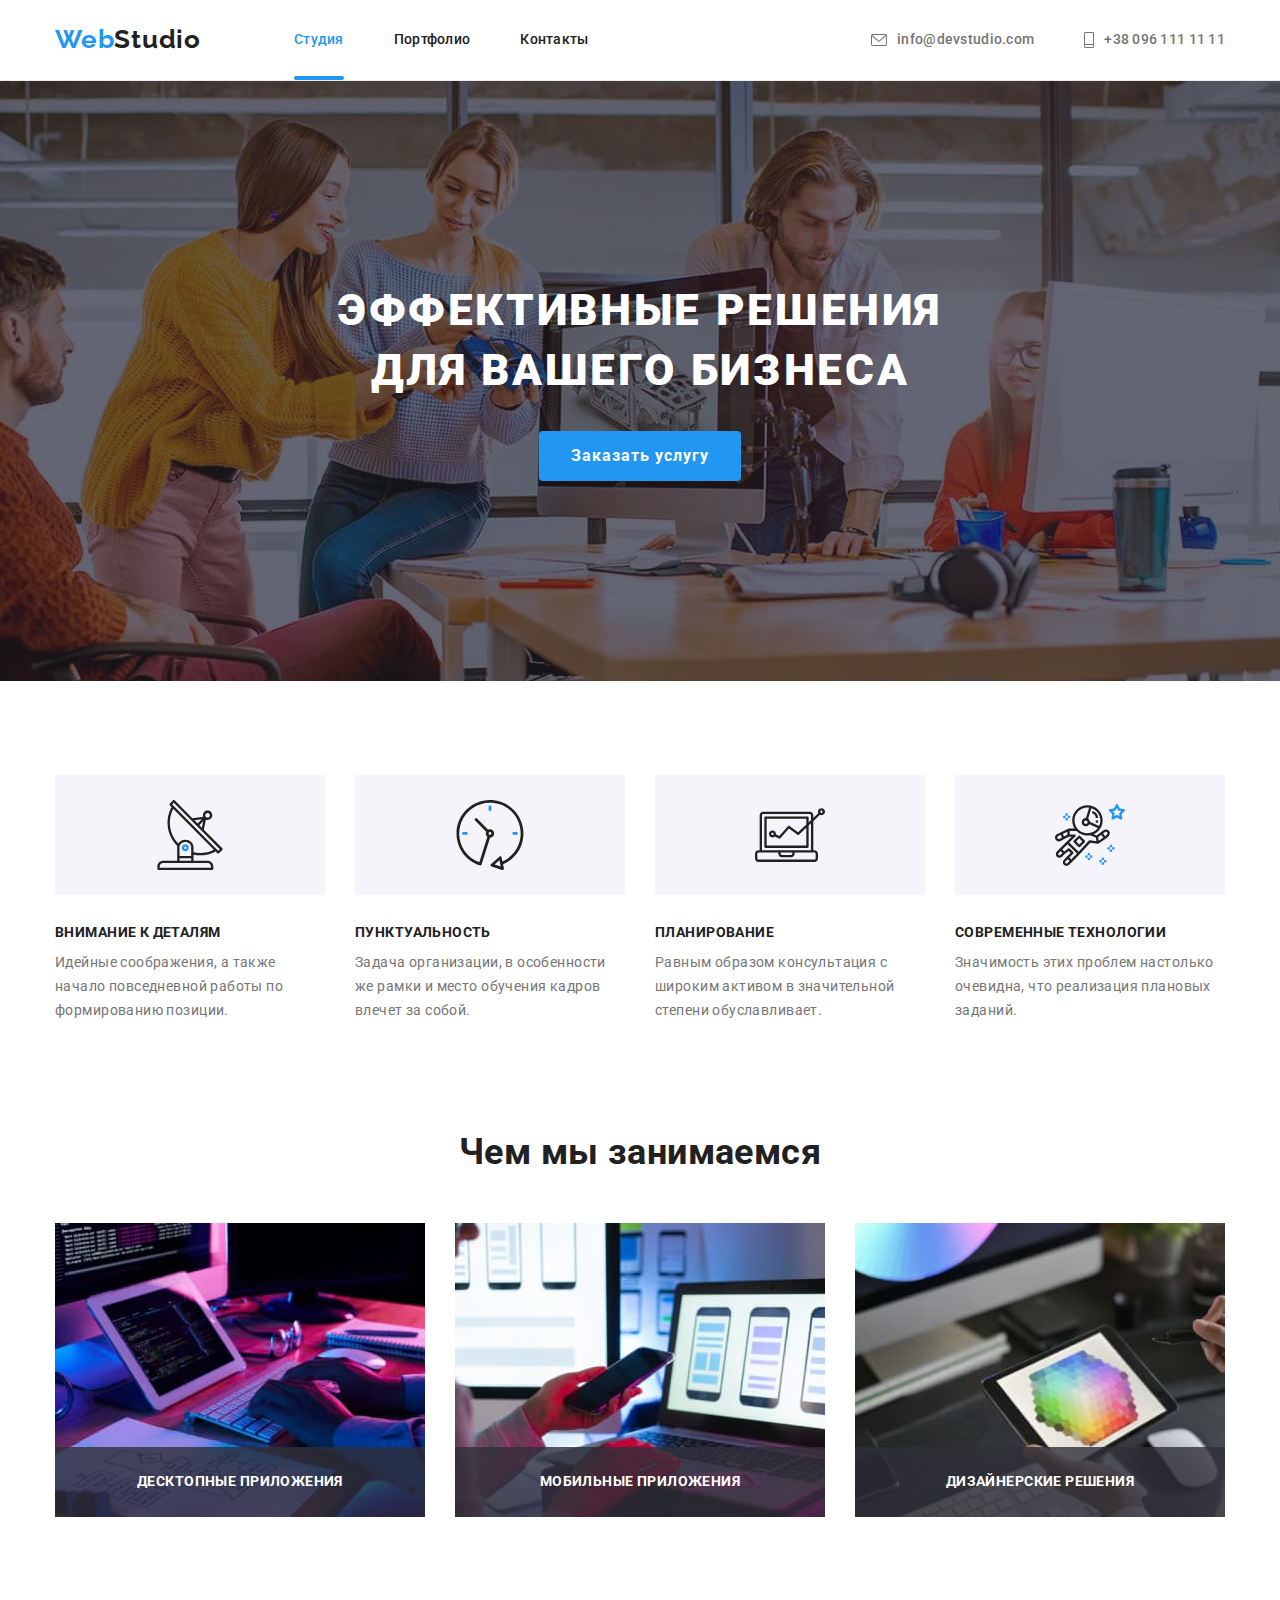
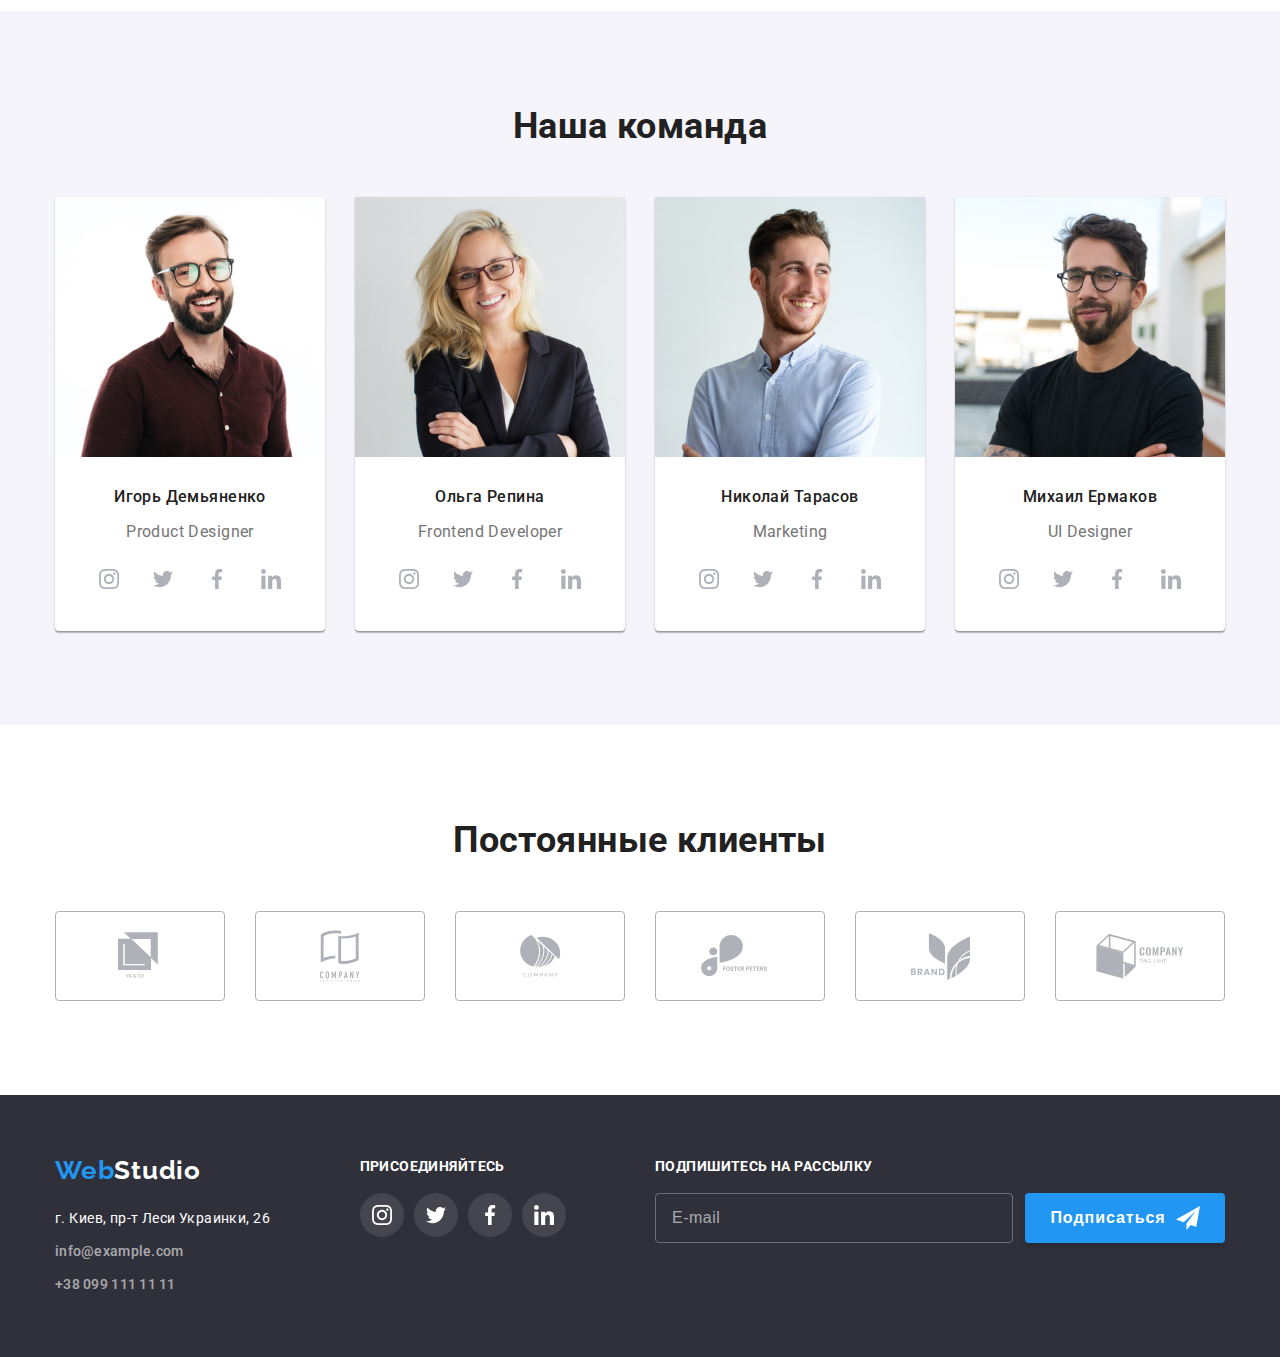
==== index.html @ f2f19577 "studio" ====
<!DOCTYPE html>
<html lang="ru">
  <head>
    <meta charset="UTF-8" />
    <meta name="viewport" content="width=device-width, initial-scale=1.0" />
    <title>Web-studio</title>
    <link rel="preconnect" href="https://fonts.gstatic.com" />
    <link
      href="https://fonts.googleapis.com/css2?family=Raleway:wght@700&family=Roboto:wght@400;500;700;900&display=swap"
      rel="stylesheet"
    />
    <link
      rel="stylesheet"
      href="https://cdnjs.com/libraries/modern-normalize/0.2.0"
    />
    <link rel="stylesheet" href="./css/styles.css" />
  </head>
  <body>
    <!-- Header секция -->

    <header class="header">
      <div class="main container">
        <nav class="nav">
          <a class="link logo" href="./index.html">
            <span class="logo-color">Web</span><span class="logo">Studio</span>
          </a>
          <ul class="site-nav list">
            <li class="item"><a class="link item current" href="">Студия</a></li>
            <li class="item">
              <a class="link item" href="./portfolio.html">Портфолио</a>
            </li>
            <li class="item"><a class="link" href="">Контакты</a></li>
          </ul>
        </nav>
      <div class="nav-list">
        <ul class="connection list">
          <li class="item">
            <a class="link item icon-mail" href="mailto:info@devstudio.com"
              >
              <svg class="icon">
                <use href="./images/icons.svg#icon-mail"></use>
              </svg>
              info@devstudio.com</a
            >
          </li>
          <li class="item">
            <a class="link item icon-tel" href="tel:+380961111111">
              <svg class="icon">
                <use href="./images/icons.svg#icon-tel"></use>
              </svg>
              +38 096 111 11 11</a>
          </li>
        </ul>
      </div>
    </header>

    <main>
      <!-- Секция герой -->

      
        <section class="dark-bg hero-section">
          <div class="container hero-section">
            <h1 class="title">
              Эффективные решения <br />
              для вашего бизнеса
            </h1>
            <div class="button">
              <button class="button hero" data-modal-open>Заказать услугу</button>
            </div>
          </div>
        </section>
    

      <!-- Секция преимуществ -->

      <section class="advantages">
        <div class="container">
          <h2 class="visually-hidden">Перечень преимуществ</h2>
          <ul class="list">
            <li class="item" >
              <h3 class="section-title">Внимание к деталям</h3>
              <p>
                Идейные соображения, а также начало повседневной работы по
                формированию позиции.
              </p>
            </li>
            <li class="item">
              <h3 class="section-title">Пунктуальность</h3>
              <p>
                Задача организации, в особенности же рамки и место обучения
                кадров влечет за собой.
              </p>
            </li>

            <li class="item">
              <h3 class="section-title">Планирование</h3>
              <p>
                Равным образом консультация с широким активом в значительной
                степени обуславливает.
              </p>
            </li>
            
            <li class="item">
              <h3 class="section-title">Современные технологии</h3>
              <p>
                Значимость этих проблем настолько очевидна, что реализация
                плановых заданий.
              </p>
            </li>
          </ul>
        </div>
      </section>

      <!-- Секция "чем мы занимаемся" -->

      <section class="services">
        <div class="container">
          <h2 class="second-title">Чем мы занимаемся</h2>
          <ul class="list grid">
            <li class="grid-item" >
              <img
                src="./images/img-5.jpg"
                alt="Печатает на клавиатуре"
                width="370"
              />
              <p class="desc" >Десктопные приложения</p>
            </li>
            <li class="grid-item">
              <img
                src="./images/img-2-2.jpg"
                alt="Телефон в руке"
                width="370"
              />
              <p class="desc">Мобильные приложения</p>
            </li>
            <li class="grid-item">
              <img
                src="./images/img-3-2.jpg"
                alt="Планшет в руке"
                width="370"
              />
              <p class="desc">Дизайнерские решения</p>
            </li>
          </ul>
        </div>
      </section>

      <!-- Секция наша команда -->

      <section class="team">
        <div class="container">
          <h2 class="second-title">Наша команда</h2>
          <ul class="list grid">
            <li class="grid-item team-item" >
              <img
                src="./images/img.jpg"
                alt="Мужчина в очках улыбается"
                width="270"
              />
              <div class="name-team">
              <p class="name">Игорь Демьяненко</p>
              <p class="profession">Product Designer</p>
              </div> 
              <ul class="list social-icons">
                <li class="social-icons-item"><a href=""class="social-icons-link" target="_blank" rel="noopener noreferrer">
                  <svg class="icon">
                       <use href="./images/icons.svg#icon-instagram"></use>
                     </svg>
                </a></li>
                <li class="social-icons-item"><a href=""class="social-icons-link" target="_blank" rel="noopener noreferrer">
                  <svg class="icon">
                       <use href="./images/icons.svg#icon-twitter"></use>
                     </svg></a></li>
                <li class="social-icons-item"><a href=""class="social-icons-link" target="_blank" rel="noopener noreferrer">
                  <svg class="icon">
                       <use href="./images/icons.svg#icon-facebook"></use>
                     </svg></a></li>
                <li class="social-icons-item"><a href=""class="social-icons-link" target="_blank" rel="noopener noreferrer">
                  <svg class="icon">
                       <use href="./images/icons.svg#icon-linkedin"></use>
                     </svg></a></li>
              </ul>
            </li>
            <li class="grid-item team-item">
              <img
                src="./images/img-2.jpg"
                alt="Девушка, блондинка в очках"
                width="270"
              />
              <div class="name-team">
              <p class="name">Ольга Репина</p>
              <p class="profession">Frontend Developer</p>
              </div>
              <ul class="list social-icons">
                <li class="social-icons-item"><a href=""class="social-icons-link" target="_blank" rel="noopener noreferrer">
                  <svg class="icon">
                       <use href="./images/icons.svg#icon-instagram"></use>
                     </svg>
                </a></li>
                <li class="social-icons-item"><a href=""class="social-icons-link" target="_blank" rel="noopener noreferrer">
                  <svg class="icon">
                       <use href="./images/icons.svg#icon-twitter"></use>
                     </svg></a></li>
                <li class="social-icons-item"><a href=""class="social-icons-link" target="_blank" rel="noopener noreferrer">
                  <svg class="icon">
                       <use href="./images/icons.svg#icon-facebook"></use>
                     </svg></a></li>
                <li class="social-icons-item"><a href=""class="social-icons-link" target="_blank" rel="noopener noreferrer">
                  <svg class="icon">
                       <use href="./images/icons.svg#icon-linkedin"></use>
                     </svg></a></li>
              </ul>
            </li>
            <li class="grid-item team-item">
              <img
                src="./images/img-3.jpg"
                alt="Мужчина улыбается"
                width="270"
              />
              <div class="name-team">
              <p class="name">Николай Тарасов</p>
              <p class="profession">Marketing</p>
              </div>
              <ul class="list social-icons">
                <li class="social-icons-item"><a href=""class="social-icons-link" target="_blank" rel="noopener noreferrer">
                  <svg class="icon">
                       <use href="./images/icons.svg#icon-instagram"></use>
                     </svg>
                </a></li>
                <li class="social-icons-item"><a href=""class="social-icons-link" target="_blank" rel="noopener noreferrer">
                  <svg class="icon">
                       <use href="./images/icons.svg#icon-twitter"></use>
                     </svg></a></li>
                <li class="social-icons-item"><a href=""class="social-icons-link" target="_blank" rel="noopener noreferrer">
                  <svg class="icon">
                       <use href="./images/icons.svg#icon-facebook"></use>
                     </svg></a></li>
                <li class="social-icons-item"><a href=""class="social-icons-link" target="_blank" rel="noopener noreferrer">
                  <svg class="icon">
                       <use href="./images/icons.svg#icon-linkedin"></use>
                     </svg></a></li>
              </ul>
            </li>
            <li class="grid-item team-item">
              <img src="./images/img-4.jpg" alt="Мужчина в очках" width="270" />
              <div class="name-team">
              <p class="name">Михаил Ермаков</p>
              <p class="profession">UI Designer</p>
              </div>
              <ul class="list social-icons">
                <li class="social-icons-item"><a href=""class="social-icons-link" target="_blank" rel="noopener noreferrer">
                  <svg class="icon">
                       <use href="./images/icons.svg#icon-instagram"></use>
                     </svg>
                </a></li>
                <li class="social-icons-item"><a href=""class="social-icons-link" target="_blank" rel="noopener noreferrer">
                  <svg class="icon">
                       <use href="./images/icons.svg#icon-twitter"></use>
                     </svg></a></li>
                <li class="social-icons-item"><a href=""class="social-icons-link" target="_blank" rel="noopener noreferrer">
                  <svg class="icon">
                       <use href="./images/icons.svg#icon-facebook"></use>
                     </svg></a></li>
                <li class="social-icons-item"><a href=""class="social-icons-link" target="_blank" rel="noopener noreferrer">
                  <svg class="icon">
                       <use href="./images/icons.svg#icon-linkedin"></use>
                     </svg></a></li>
              </ul>
            </li>
          </ul>
        </div>
      </section>
      <section class="clients" >
        <div class="container">
        <h2 class="second-title">Постоянные клиенты</h2>
          <ul class="list grid" >
            <li class="grid-item clients-icons-item">
             <a href=""class="clients-icons-link" target="_blank" rel="noopener noreferrer">
                  <svg class="icon" width="44" height="49">
                  <use href="./images/icons.svg#icon-logo1" ></use>
                  </svg>
                </a>
            </li>
            <li class="grid-item clients-icons-item">
              <a href=""class="clients-icons-link" target="_blank" rel="noopener noreferrer">
                  <svg class="icon" width=40 height=52>
                  <use href="./images/icons.svg#icon-logo2" ></use>
                  </svg>
                </a>
            </li>
            <li class="grid-item clients-icons-item">
              <a href=""class="clients-icons-link" target="_blank" rel="noopener noreferrer">
                  <svg class="icon" width=41 height=42>
                  <use href="./images/icons.svg#icon-logo3" ></use>
                  </svg>
                </a>
            </li>
            <li class="grid-item clients-icons-item">
              <a href=""class="clients-icons-link" target="_blank" rel="noopener noreferrer">
                  <svg class="icon" width=79 height=42>
                  <use href="./images/icons.svg#icon-logo4" ></use>
                  </svg>
                </a>
            </li>
            <li class="grid-item clients-icons-item">
              <a href=""class="clients-icons-link" target="_blank" rel="noopener noreferrer">
                  <svg class="icon" width=59 height=47>
                  <use href="./images/icons.svg#icon-logo5" ></use>
                  </svg>
                </a>
            </li>
            <li class="grid-item clients-icons-item">
              <a href=""class="clients-icons-link" target="_blank" rel="noopener noreferrer">
                  <svg class="icon" width=88 height=45>
                  <use href="./images/icons.svg#icon-logo6" ></use>
                  </svg>
                </a>
            </li>
          </ul>
          </div>
      </section>

    </main>

    <!-- футер -->

    <footer class="dark-bg footer">
      <div class="container">
        <div class="information grid-info" >
        <a class="link logo-footer" href="./index.html"
          ><span class="logo-color">Web</span><span class="logo">Studio</span>
        </a>
        <address>
          <a
            class="link address"
            href="https://goo.gl/maps/7fYRvrTEsQFAb9WB8"
            target="_blank"
            rel="noopener noreferrel"
          >
            г. Киев, пр-т Леси Украинки, 26</a
          >
          <div class="nav-list">
            <ul class="list">
              <li>
                <a class="link footer mail" href="mailto:info@example.com"
                  >info@example.com</a
                >
              </li>
              <li>
                <a class="link footer tel" href="tel:+380991111111"
                  >+38 099 111 11 11</a
                >
              </li>
            </ul>
            </div>
            </address>
          </div>
          <div class="social-connect grid-info" >
            <p>Присоединяйтесь</p>
            <ul class="list social-icons">
                <li class="social-icons-item"><a href=""class="social-icons-link" target="_blank" rel="noopener noreferrer">
                  <svg class="icon">
                       <use href="./images/icons.svg#icon-instagram"></use>
                     </svg>
                </a></li>
                <li class="social-icons-item"><a href=""class="social-icons-link" target="_blank" rel="noopener noreferrer">
                  <svg class="icon">
                       <use href="./images/icons.svg#icon-twitter"></use>
                     </svg></a></li>
                <li class="social-icons-item"><a href=""class="social-icons-link" target="_blank" rel="noopener noreferrer">
                  <svg class="icon">
                       <use href="./images/icons.svg#icon-facebook"></use>
                     </svg></a></li>
                <li class="social-icons-item"><a href=""class="social-icons-link" target="_blank" rel="noopener noreferrer">
                  <svg class="icon">
                       <use href="./images/icons.svg#icon-linkedin"></use>
                     </svg></a></li>
              </ul>
          </div>
        <div class="subscribe">
          <p>Подпишитесь на рассылку</p>
          <form>
            <input class="mail" type="email" placeholder="E-mail">
            <button type="submit">Подписаться
              <svg class="icon-send" width=24 height=24>
                <use href="./images/icons.svg#icon-send"></use>
              </svg>
            </button>
            
          </form>
        </div>
      </div>
    </footer>

    <div class="backdrop is-hidden" data-modal>
    <div class="modal" >
      <form class="modal-form" autocomplete="off">
        <h2 class="modal-title">Оставьте свои данные, мы вам перезвоним</h2>
        <div class="form-field">
        <label class="form-label"> 
        Имя
        <input class="form-input" type="text" name="username">
        <span class="icon" >
          <svg class="form-icon" width=18 height=18>
                <use href="./images/icons.svg#icon-person-modal"></use>
              </svg>
              </span>
        </label>
        </div>
        <div class="form-field">
        <label class="form-label"> 
          Телефон
        <input class="form-input" type="tel" name="phone">
        <span class="icon">
          <svg class="form-icon" width=18 height=18>
                <use href="./images/icons.svg#icon-phone-modal"></use>
              </svg>
              </span>
      </label>
      </div>
      <div class="form-field">
        <label class="form-label">
          Почта
        <input class="form-input" type="email" name="mail">
        <span class="icon">
          <svg class="form-icon" width=18 height=18>
                <use href="./images/icons.svg#icon-email-modal"></use>
              </svg></span>
      </label>
      </div>
      <div class="form-field">
        <label class="form-label">
          Комментарий
          <textarea class="form-input comment" name="comment" placeholder="Введите текст"></textarea>
        </label>
        </div>
        <div class="custom-checkbox">
        <label class="agreement">
          
    <input type="checkbox" name="agreement" class="checkbox"/>
     <span class="checkbox-icon"></span>Соглашаюсь с рассылкой и принимаю
    <span class="agreement-link"><a href="">Условия договора</a></span> 
  </label>
  </div>
  <button type="submit" class="submit modal-submit">Отправить</button>
</form>
      

      <button aria-label="Закрыть окно" data-modal-close class="btn icon-modal">&#10005</button>
    </div>
    

    </div>

    <script src="./js/modal.js"></script>
  </body>
</html>
---- css/styles.css ----
:root {
  --main-text-color: #757575;
  --dark-bg-text-color: #ffffff;
  --accent-color: #2196f3;
  --title-color: #212121;
  --dark-bg-color: #2f303a;
  --button-background-color: #188ce8;
  --link-footer-color: rgba(255, 255, 255, 0.6);
  --border-bottom-color: #ececec;
  --border-portfolio: #eeeeee;
  --buttom-bg-color: #f5f4fa;
  --icon-color: #afb1b8;
  --icon-clients: #afb1b8;
  --logo-font-family: "Raleway", sans-serif;
  --text-general: "Roboto", sans-serif;
  --animation: 250ms cubic-bezier(0.4, 0, 0.2, 1);
}
html {
  box-sizing: border-box;
}

*,
*::before,
*::after {
  box-sizing: inherit;
}

body {
  font-family: var(--text-general);
  font-size: 14px;
  line-height: 1.71;
  letter-spacing: 0.03em;
  color: var(--main-text-color);
  margin: 0px;
}
.visually-hidden {
  position: absolute !important;
  clip: rect(1px 1px 1px 1px);
  clip: rect(1px, 1px, 1px, 1px);
  padding: 0 !important;
  border: 0 !important;
  height: 1px !important;
  width: 1px !important;
  overflow: hidden;
}
/* утилитные классы */
.link {
  text-decoration: none;
  color: inherit;
}
.link:hover,
.link:focus {
  color: var(--accent-color);
}
.link.current {
  color: var(--accent-color);
}
.link.footer {
  color: var(--link-footer-color);
  font-size: 14px;
  line-height: 1.71;
}
.list {
  list-style: none;
}
address {
  font-style: normal;
}
/* стили для обнуления */

h1,
h2,
h3,
h4,
h5,
h6,
p {
  margin-top: 0;
}

.list {
  list-style: none;
  padding-left: 0;
  margin: 0;
}
img {
  display: block;
  max-width: 100%;
  height: auto;
}

/* контейнер */
.container {
  width: 1200px;
  margin-left: auto;
  margin-right: auto;
  padding-left: 15px;
  padding-right: 15px;
}
/* грид */
.grid {
  display: flex;
  flex-wrap: wrap;
  margin-left: -30px;
  margin-top: -30px;
}

/* кнопки */
.button {
  font-family: inherit;
  font-weight: 500;
  font-size: 16px;
  line-height: 1.62;
  text-align: center;
  color: var(--title-color);
  cursor: pointer;
  border-radius: 4px;
  text-align: center;
  transition: color, var(--animation);
}
button,
button:active,
button:focus {
  outline: none;
}

.button.hero {
  display: inline-block;
  color: var(--dark-bg-text-color);
  background-color: var(--accent-color);
  font-weight: 700;
  line-height: 1.87;
  letter-spacing: 0.06em;
  padding-top: 10px;
  padding-right: 32px;
  padding-bottom: 10px;
  padding-left: 32px;
  border-width: 0px;
  transition: background-color, var(--animation);
}
.button.hero:hover {
  background: var(--button-background-color);
}
.button.hero:focus,
.button.portfolio:hover,
.button.portfolio:focus {
  background-color: var(--accent-color);
  color: var(--dark-bg-text-color);
}
.button.portfolio:hover,
.button.portfolio:focus {
  box-shadow: 0px 3px 1px rgba(0, 0, 0, 0.1), 0px 1px 2px rgba(0, 0, 0, 0.08),
    0px 2px 2px rgba(0, 0, 0, 0.12);
}

/* заголовки */
.title {
  font-weight: 900;
  font-size: 44px;
  line-height: 1.36;
  text-align: center;
  letter-spacing: 0.06em;
  text-transform: uppercase;
  color: var(--dark-bg-text-color);
}
.second-title {
  font-weight: 700;
  font-size: 36px;
  line-height: 1.17;
  text-align: center;
  color: var(--title-color);
  margin: 0;
  margin-bottom: 50px;
}
.portfolio-title {
  font-weight: 700;
  font-size: 18px;
  line-height: 2;
  letter-spacing: 0.06em;
  color: var(--title-color);
  margin-bottom: 4px;
}
.section-title {
  font-weight: 700;
  font-size: 14px;
  line-height: 1.14;
  text-transform: uppercase;
  color: var(--title-color);
}

/* лого */
.logo,
.logo-color {
  font-family: var(--logo-font-family);
  font-weight: 700;
  font-size: 26px;
  line-height: 1.19;
  letter-spacing: 0.03em;
  font-family: Raleway;
}
.logo-color {
  color: var(--accent-color);
  margin: 24px, 93px, 25px, 215px;
  transition: color, var(--animation);
}
.dark-bg .logo {
  color: var(--dark-bg-text-color);
}
.header .link.logo {
  margin-right: 93px;
  padding-top: 24px;
  padding-bottom: 25px;
}

/* секция хедер главной страницы*/
.header,
.nav-list {
  font-size: 14px;
  line-height: 1.14;
  letter-spacing: 0.02em;
  font-weight: 500;
}
.header {
  color: var(--title-color);
  border-bottom: 1px solid var(--border-bottom-color);
}
.nav-list {
  margin-left: auto;
  font-family: var(--text-general);
  color: var(--main-text-color);
}
.site-nav.list,
.connection.list {
  display: inline-flex;
}
.site-nav.list > .item:not(:last-child),
.connection.list > .item:not(:last-child) {
  margin-right: 50px;
}
.header a {
  padding-top: 32px;
  padding-bottom: 32px;
  transition: color, var(--animation);
}
.current {
  position: relative;
}
.current::after {
  content: "";
  position: absolute;
  display: block;
  width: 100%;
  height: 4px;
  background: var(--accent-color);
  border-radius: 2px;
  bottom: -1px;
}

.header .container,
.header.nav {
  display: flex;
  margin-right: auto;
  margin-left: auto;
  align-items: center;
}
.nav {
  display: flex;
  align-items: center;
}
/* секция герой */

.hero-section {
  max-width: 1600px;
  height: 600px;
  margin-left: auto;
  margin-right: auto;
  background-size: cover;
  background-repeat: no-repeat;
  background-position: center;
  background-image: linear-gradient(
      to right,
      rgba(47, 48, 58, 0.4),
      rgba(47, 48, 58, 0.4)
    ),
    url(../images/fon-img/hero-img.jpg);
}

.hero-section .title {
  margin-bottom: 30px;
}
.hero-section .container {
  padding-top: 200px;
  padding-bottom: 200px;
}
/* секция преимуществ */
.advantages h3:not(:last-child) {
  margin-bottom: 10px;
}
.advantages {
  padding-top: 94px;
}
.advantages .list {
  display: flex;
  margin-left: -30px;
  margin-top: -30px;
}
.advantages .list .item {
  flex-basis: calc((100% - 30px * 4) / 4);
  margin-left: 30px;
  margin-top: 30px;
}
/* секция чем мы занимаемся */
.services {
  padding-top: 94px;
  padding-bottom: 94px;
}
.grid-item {
  flex-basis: calc((100% - 30px * 3) / 3);
  margin-left: 30px;
  margin-top: 30px;
  position: relative;
}
.desc {
  display: flex;
  align-items: center;
  justify-content: center;
  position: absolute;
  bottom: 0;
  left: 0;
  right: 0;
  height: 70px;
  margin: 0;
  line-height: 1, 14;
  font-weight: bold;
  text-transform: uppercase;
  color: var(--dark-bg-text-color);
  background: rgba(47, 48, 58, 0.8);
}
/* секция наша команда */
.team {
  padding-top: 94px;
  padding-bottom: 94px;
  background: var(--buttom-bg-color);
}
.name,
.profession {
  font-size: 16px;
  line-height: 1.19;
  text-align: center;
}
.name-team {
  margin-top: 30px;
}
.name {
  font-weight: 500;
  color: var(--title-color);
}
.profession {
  color: var(--main-text-color);
}
.grid-item.team-item {
  flex-basis: calc((100% - 30px * 4) / 4);
  margin-left: 30px;
  margin-top: 30px;
  padding-bottom: 30px;
  box-shadow: 0px 1px 3px rgba(0, 0, 0, 0.12), 0px 1px 1px rgba(0, 0, 0, 0.14),
    0px 2px 1px rgba(0, 0, 0, 0.2);
  border-radius: 0px 0px 4px 4px;
  background-color: var(--dark-bg-text-color);
}

/* секция постоянные клиенты */

.clients {
  padding-top: 94px;
  padding-bottom: 94px;
}
.grid-item.clients-icons-item {
  flex-basis: calc((100% - 30px * 6) / 6);
  margin-left: 30px;
  margin-top: 30px;
}

.grig-item.clients-icons-item .list.grid {
  flex-basis: calc((100% - 30px * 6) / 6);
  margin-left: 30px;
  margin-top: 30px;
}

.clients a {
  display: inline-flex;
  justify-content: center;
  align-items: center;
  width: 170px;
  height: 90px;
  border: 1px solid var(--icon-color);
  border-radius: 4px;
  transition: border-color var(--animation);
}

.clients-icons-link .icon {
  fill: var(--icon-clients);
  transition: fill var(--animation);
}
.clients-icons-link:hover .icon,
.clients-icons-link:focus .icon {
  fill: var(--accent-color);
}
.clients-icons-link:hover,
.clients-icons-link:focus {
  border-color: var(--accent-color);
}

/* футер */
.dark-bg.footer {
  padding-top: 60px;
  padding-bottom: 60px;
}
.footer address {
  margin-top: 20px;
}
.link.address {
  display: inline-block;
  margin-bottom: 9px;
}
.link.footer.mail {
  display: inline-block;
  margin-bottom: 9px;
}

.footer p {
  font-family: Roboto;
  font-style: normal;
  font-weight: bold;
  font-size: 14px;
  line-height: 1, 14;
  text-transform: uppercase;
  color: var(--dark-bg-text-color);
}
.footer .container {
  display: flex;
  justify-content: space-between;
}
.footer.social-connect {
  padding-top: 12px;
}
.footer form {
  display: flex;
}

form .mail {
  display: inline-block;
  height: 50px;
  width: 358px;
  border: 1px solid rgba(255, 255, 255, 0.3);
  box-sizing: border-box;
  border-radius: 4px;
  background-color: transparent;
  padding-left: 16px;
}
::-webkit-input-placeholder {
  font-size: 16px;
  line-height: 1, 25;
  letter-spacing: 0.03em;
  color: var(--link-footer-color);
}
.subscribe input {
  font-size: 14px;
  line-height: 1.71;
  color: var(--dark-bg-text-color);
}
form button {
  display: inline-flex;
  justify-content: center;
  align-items: center;
  width: 200px;
  padding: 10px;

  background-color: var(--accent-color);
  color: var(--dark-bg-text-color);
  box-shadow: 0px 4px 4px rgba(0, 0, 0, 0.15);
  border-radius: 4px;
  border: none;

  font-weight: bold;
  font-size: 16px;
  line-height: 1, 88;
  letter-spacing: 0.06em;

  transition: color var(--animation), background-color var(--animation);
  margin-left: 12px;
  cursor: pointer;
}
form button:focus,
button:hover {
  background-color: var(--button-background-color);
}
.icon-send {
  margin-left: 10px;
  fill: var(--dark-bg-text-color);
}
/* секция портфолио */
.portfolio.section .list {
  display: flex;
  justify-content: center;
  list-style: none;
}
.portfolio.section {
  padding-top: 94px;
  padding-bottom: 94px;
}
.portfolio.section .item:not(:last-child) {
  margin-right: 8px;
}
.button.portfolio {
  border-width: 0px;
  display: inline-block;
  min-width: 73px;
  padding-top: 6px;
  padding-right: 22px;
  padding-bottom: 6px;
  padding-left: 22px;
  background-color: var(--buttom-bg-color);
  transition: background-color var(--animation), color var(--animation),
    box-shadow var(--animation);
}
.filter.list {
  margin-bottom: 50px;
}
.list.projects p {
  margin-bottom: 0px;
}
.list.projects.grid .item-grid {
  flex-basis: calc((100% - 30px * 3) / 3);
  margin-left: 30px;
  margin-top: 30px;
  transition: box-shadow var(--animation);
}
.item.text {
  border-right: 1px solid var(--border-portfolio);
  border-bottom: 1px solid var(--border-portfolio);
  border-left: 1px solid var(--border-portfolio);
  padding-top: 20px;
  padding-left: 24px;
  padding-bottom: 20px;
  padding-right: 24px;
  transition: color var(--animation);
}
.list.projects.grid .item-grid:hover,
.list.projects.grid .item-grid:focus {
  box-shadow: 0px 1px 1px rgba(0, 0, 0, 0.12), 0px 4px 4px rgba(0, 0, 0, 0.06),
    1px 4px 6px rgba(0, 0, 0, 0.16);
}
.dark-bg.footer {
  display: flex;
}
footer .list.social-icons {
  justify-content: flex-start;
}
footer .social-icons-link {
  background: rgba(255, 255, 255, 0.1);
}
footer .social-icons .icon {
  fill: var(--dark-bg-text-color);
}

/* темный фон */
.dark-bg {
  background-color: var(--dark-bg-color);
}
.dark-bg .link.address {
  font-size: 14px;
  line-height: 1.71;
  letter-spacing: 0.03em;
  color: var(--dark-bg-text-color);
}

/* иконки */
.icon-mail,
.icon-tel {
  display: flex;
  align-items: center;
}

.connection.list .item .icon {
  fill: currentColor;
  margin-right: 10px;
}
.icon-mail .icon {
  width: 16px;
  height: 12px;
}
.icon-tel .icon {
  width: 10px;
  height: 16px;
}

.advantages .item::before {
  display: block;
  content: "";
  background-color: var(--buttom-bg-color);
  width: 270px;
  height: 120px;
  margin-bottom: 30px;
  background-repeat: no-repeat;
  background-position: center;
}
.advantages .item:nth-child(1)::before {
  background-image: url(../images/fon-img/icons.advantages/antenna.svg);
}
.advantages .item:nth-child(2)::before {
  background-image: url(../images/fon-img/icons.advantages/clock.svg);
}
.advantages .item:nth-child(3)::before {
  background-image: url(../images/fon-img/icons.advantages/diagram.svg);
}
.advantages .item:nth-child(4)::before {
  background-image: url(../images/fon-img/icons.advantages/astronaut.svg);
}

/* иконки нашей команды */

.social-icons {
  display: flex;
  justify-content: center;
  align-items: center;
  transition: color var(--animation);
}

.social-icons-item + .social-icons-item {
  margin-left: 10px;
}
.social-icons-link {
  display: flex;
  justify-content: center;
  align-items: center;
  width: 44px;
  height: 44px;
  border-radius: 50%;
  background-color: var(--dark-bg-text-color);
  transition: background-color, var(--animation);
}

.social-icons .icon {
  width: 20px;
  height: 20px;
  fill: var(--icon-color);
  transition: fill var(--animation);
}

.social-icons-link:hover .icon,
.social-icons-link:focus .icon {
  fill: var(--dark-bg-text-color);
}
.social-icons-link:hover,
.social-icons-link:focus {
  background-color: var(--accent-color);
}

/* модальное окно */
.backdrop.is-hidden {
  opacity: 0;
  pointer-events: none;
}

.backdrop {
  position: fixed;
  top: 0;
  left: 0;
  width: 100%;
  height: 100%;
  background: rgba(0, 0, 0, 0.2);
  transition: opacity var(--animation);
}
.modal {
  position: absolute;
  top: 50%;
  left: 50%;
  transform: translate(-50%, -50%);
  min-width: 528px;
  min-height: 581px;
  background: var(--dark-bg-text-color);
  transition: transform var(--animation);
  padding: 40px;
}
.icon-modal {
  cursor: pointer;
  text-align: center;
  justify-content: center;
  transition: color var(--animation);
}
.icon-modal:hover,
.icon-modal:focus {
  color: var(--accent-color);
}

.modal .btn {
  width: 30px;
  height: 30px;
  border-radius: 50%;
  border-color: rgba(0, 0, 0, 0.1);
  position: absolute;
  right: 8px;
  top: 8px;
  background-color: transparent;
  text-align: center;
  justify-content: center;
}

.modal-title {
  display: flex;
  justify-content: center;
  align-items: center;
  height: 23px;
  font-weight: 700;
  font-size: 20px;
  line-height: 1.15;
  text-align: center;
  letter-spacing: 0.03em;
  color: var(--title-color);
  padding: 0;
  margin: 0;
  margin-bottom: 12px;
}
.form-field:not(:last-of-type) {
  margin-bottom: 10px;
}
.form-field .form-label {
  display: flex;
  flex-direction: column;
}
.form-input {
  margin-top: 4px;
  padding-left: 42px;
  height: 40px;
  border: 1px solid rgba(33, 33, 33, 0.2);
  border-radius: 4px;

  transition: border var(--animation), outline var(--animation),
    color var(--animation);
}

label {
  display: flex;
  margin: 0;
  padding: 0;
  font-size: 12px;
  line-height: 1.17;
  letter-spacing: 0.01em;
  color: var(--main-text-color);
}
.form-input.comment {
  height: 120px;
  resize: none;
  padding: 12px 16px;
  margin-bottom: 20px;
}
.comment::placeholder {
  font-family: var(--text-general);
  font-size: 12px;
  line-height: 14px;
  letter-spacing: 0.01em;
  color: rgba(117, 117, 117, 0.5);
}
.comment:not(:placeholder-shown) {
  font-size: 12px;
  line-height: 14px;
  letter-spacing: 0.01em;
}
.agreement {
  display: flex;
  justify-content: center;
  align-items: center;
  margin-bottom: 30px;
  font-size: 14px;
  line-height: 1.71;
  letter-spacing: 0.03em;
  color: #757575;
}
.agreement-link {
  display: flex;
  margin-left: 3px;
}
.agreement-link a {
  color: var(--accent-color);
}
.modal-submit {
  display: flex;
  justify-content: center;
  align-items: center;
  margin-right: auto;
  margin-left: auto;
  font-style: normal;
  font-weight: bold;
  font-size: 16px;
  line-height: 30px;
  display: flex;
  letter-spacing: 0.06em;
  padding: 0;
  height: 50px;
  width: 200px;
  transition: background-color var(--animation);
}
.form-icon {
  position: absolute;
  top: 29px;
  left: 12px;
  transition: fill var(--animation);
}
.form-label {
  position: relative;
  font-family: inherit;
}

.form-field:focus-within .form-input {
  color: var(--accent-color);
  border: 1px solid var(--accent-color);
  outline: var(--accent-color);
}
.form-field:focus-within .icon {
  fill: var(--accent-color);
}
.checkbox {
  position: absolute !important;
  clip: rect(1px 1px 1px 1px);
  clip: rect(1px, 1px, 1px, 1px);
  padding: 0 !important;
  border: 0 !important;
  height: 1px !important;
  width: 1px !important;
  overflow: hidden;
}
.checkbox:checked + .checkbox-icon {
  background-color: var(--accent-color);
  background-image: url(../images/check.svg);
  background-size: contain;
  background-origin: border-box;
  border-color: var(--accent-color);
}
/* .checkbox-icon:focus {
  border: 2px solid var(--title-color);
} */
.checkbox-icon {
  display: flex;
  margin-right: 7px;
  width: 16px;
  height: 15px;
  border: 2px solid var(--title-color);
  border-radius: 2px;
  transition: background-color var(--animation),
    background-image var(--animation);
}

/* оверлей в портфолио */

.portfolio-thumb {
  position: relative;
  overflow: hidden;
  transition: border-color var(--animation);
}
.overlay {
  position: absolute;
  top: 0;
  left: 0;
  width: 100%;
  height: 100%;
  transform: translateY(100%);
  transition: transform var(--animation);
  background-color: rgba(33, 150, 243, 0.9);
}
.overlay > p {
  margin-bottom: 0;
  padding: 63px 24px;
  font-weight: 400;
  font-size: 18px;
  line-height: 1.56;
  color: var(--dark-bg-text-color);
}
.item-grid:hover .overlay {
  transform: translateY(0);
}
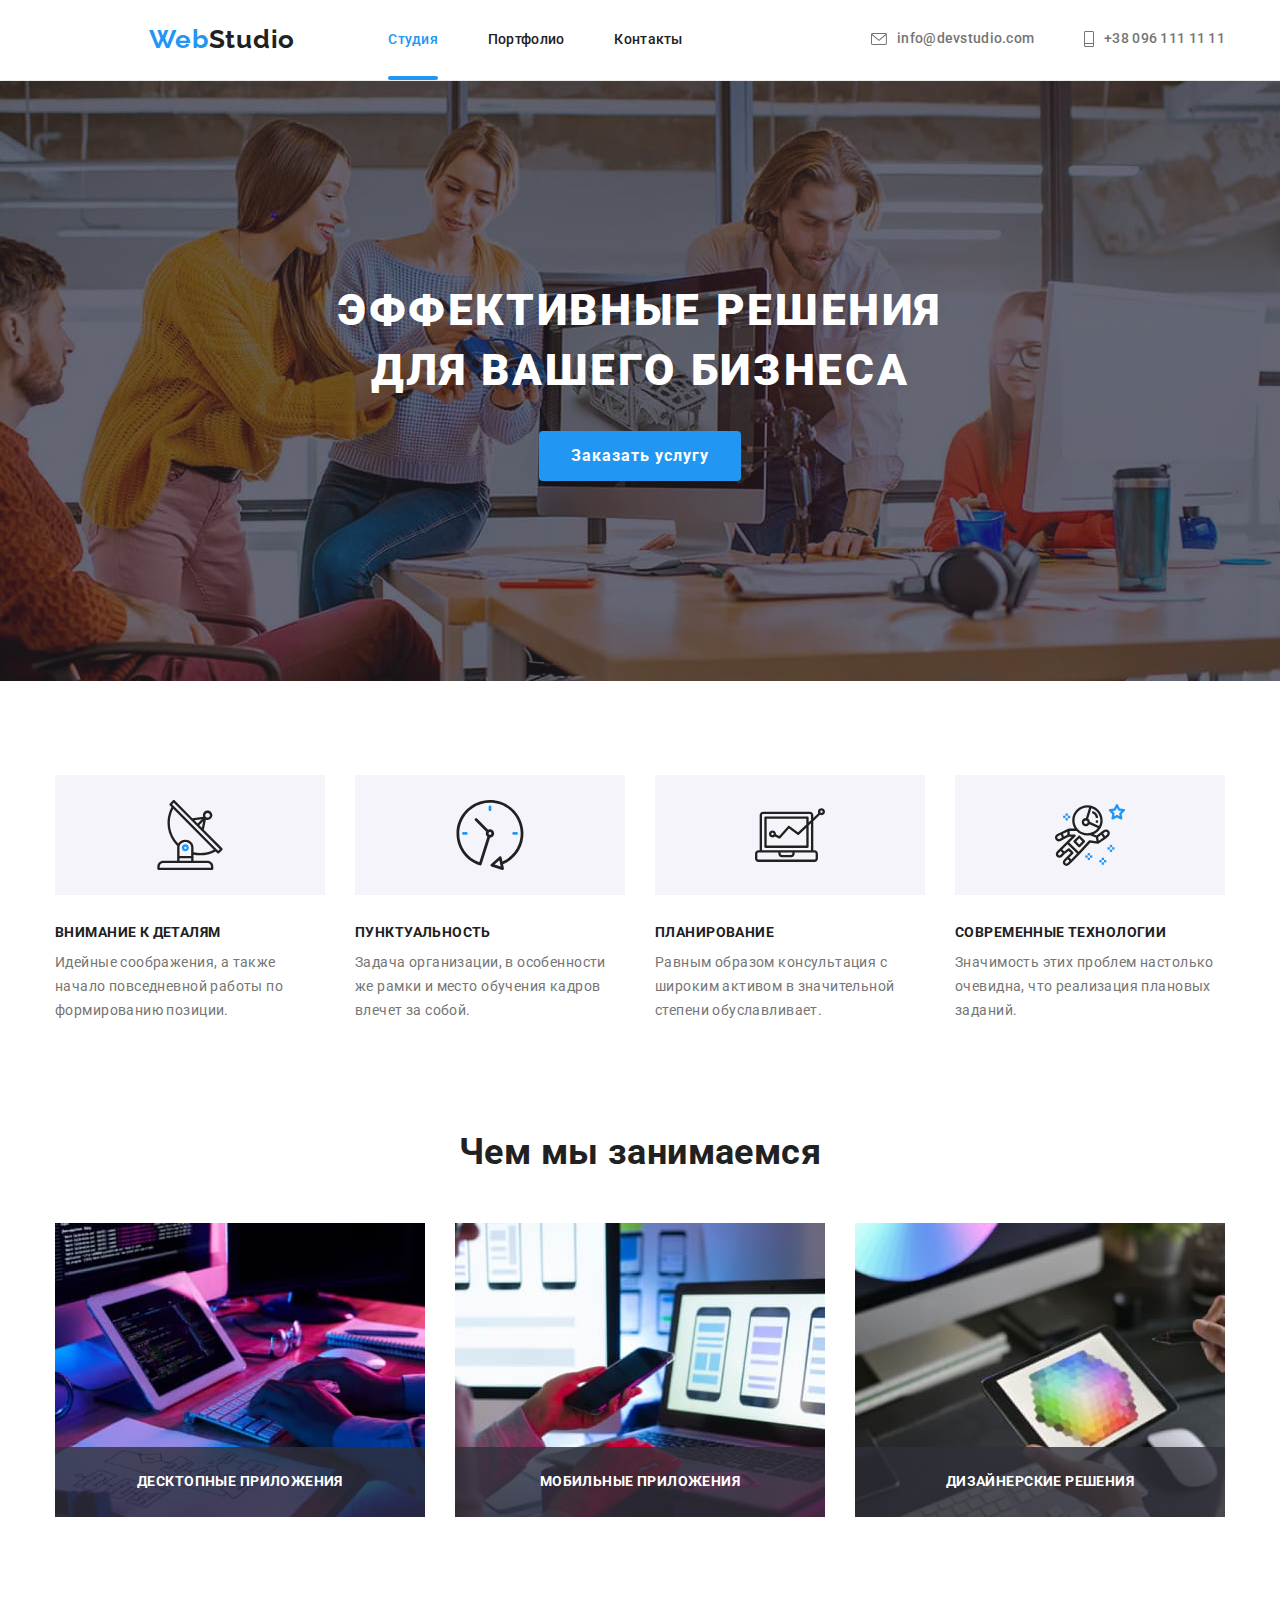
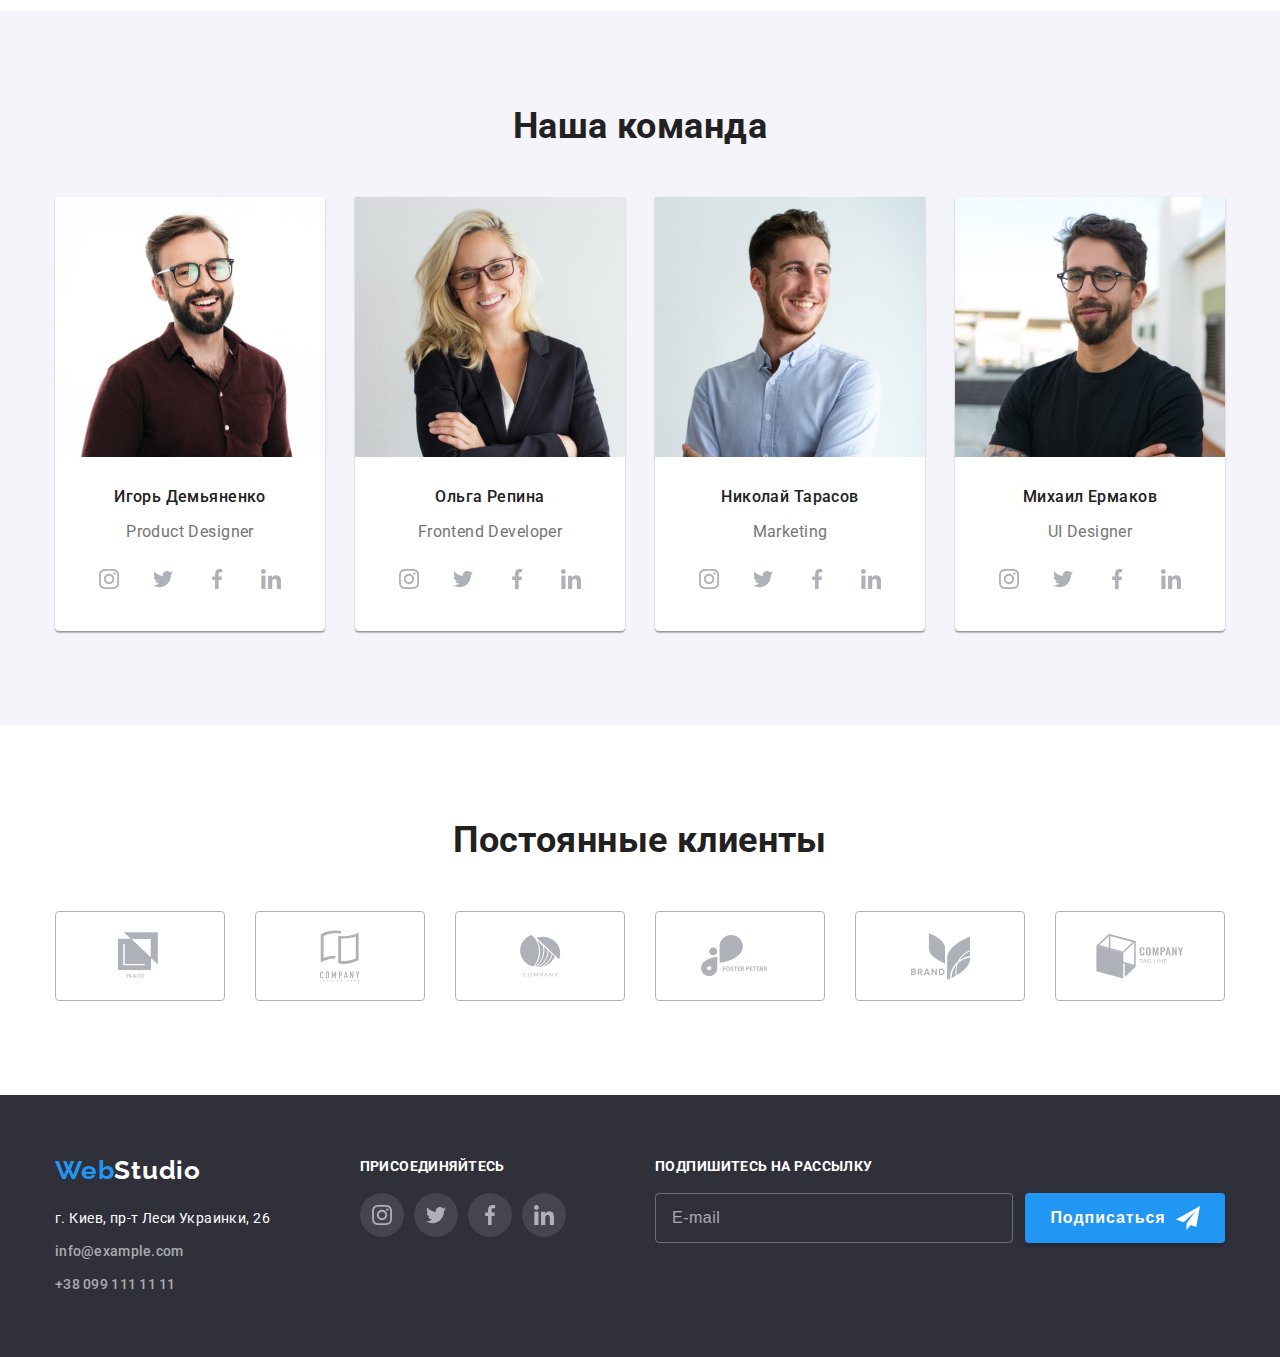
==== commit f7eb99c7: "studio" ====
--- a/index.html
+++ b/index.html
@@ -13,39 +13,39 @@
       rel="stylesheet"
       href="https://cdnjs.com/libraries/modern-normalize/0.2.0"
     />
-    <link rel="stylesheet" href="./css/styles.css" />
+    <link rel="stylesheet" href="./css/styles.min.css" />
   </head>
   <body>
     <!-- Header секция -->
 
     <header class="header">
-      <div class="main container">
-        <nav class="nav">
-          <a class="link logo" href="./index.html">
-            <span class="logo-color">Web</span><span class="logo">Studio</span>
+      <div class="container header__container">
+        <nav class="nav header__nav">
+          <a class="link logo header__logo header__logo--geometry" href="./index.html">
+            <span class="logo__color">Web</span><span class="logo__origin">Studio</span>
           </a>
           <ul class="site-nav list">
-            <li class="item"><a class="link item current" href="">Студия</a></li>
-            <li class="item">
-              <a class="link item" href="./portfolio.html">Портфолио</a>
-            </li>
-            <li class="item"><a class="link" href="">Контакты</a></li>
+            <li class="item site-nav__item"><a class="link item current" href="">Студия</a></li>
+            <li class="item site-nav__item">
+              <a class="link site-nav__link" href="./portfolio.html">Портфолио</a>
+            </li>
+            <li class="item site-nav__item"><a class="link site-nav__link" href="">Контакты</a></li>
           </ul>
         </nav>
-      <div class="nav-list">
-        <ul class="connection list">
-          <li class="item">
-            <a class="link item icon-mail" href="mailto:info@devstudio.com"
+      <div class="contacts">
+        <ul class="contacts_list list">
+          <li class="contacts_item item">
+            <a class="link contacts_item__mail" href="mailto:info@devstudio.com"
               >
-              <svg class="icon">
+              <svg class="contacts_item__icon">
                 <use href="./images/icons.svg#icon-mail"></use>
               </svg>
               info@devstudio.com</a
             >
           </li>
-          <li class="item">
-            <a class="link item icon-tel" href="tel:+380961111111">
-              <svg class="icon">
+          <li class="contacts_item item">
+            <a class="link contacts_item__tel" href="tel:+380961111111">
+              <svg class="contacts_item__icon">
                 <use href="./images/icons.svg#icon-tel"></use>
               </svg>
               +38 096 111 11 11</a>
@@ -58,14 +58,14 @@
       <!-- Секция герой -->
 
       
-        <section class="dark-bg hero-section">
-          <div class="container hero-section">
-            <h1 class="title">
+        <section class="hero-section">
+          <div class="container hero-section__container">
+            <h1 class="title hero-section__title">
               Эффективные решения <br />
               для вашего бизнеса
             </h1>
             <div class="button">
-              <button class="button hero" data-modal-open>Заказать услугу</button>
+              <button class="button button__hero" data-modal-open>Заказать услугу</button>
             </div>
           </div>
         </section>
@@ -75,33 +75,33 @@
 
       <section class="advantages">
         <div class="container">
-          <h2 class="visually-hidden">Перечень преимуществ</h2>
-          <ul class="list">
-            <li class="item" >
-              <h3 class="section-title">Внимание к деталям</h3>
+          <h2 class="visually-hidden advantages__title">Перечень преимуществ</h2>
+          <ul class="list advantages__list">
+            <li class="advantages__item item" >
+              <h3 class="advantages__title">Внимание к деталям</h3>
               <p>
                 Идейные соображения, а также начало повседневной работы по
                 формированию позиции.
               </p>
             </li>
-            <li class="item">
-              <h3 class="section-title">Пунктуальность</h3>
+            <li class="advantages__item item">
+              <h3 class="advantages__title">Пунктуальность</h3>
               <p>
                 Задача организации, в особенности же рамки и место обучения
                 кадров влечет за собой.
               </p>
             </li>
 
-            <li class="item">
-              <h3 class="section-title">Планирование</h3>
+            <li class="advantages__item item">
+              <h3 class="advantages__title">Планирование</h3>
               <p>
                 Равным образом консультация с широким активом в значительной
                 степени обуславливает.
               </p>
             </li>
             
-            <li class="item">
-              <h3 class="section-title">Современные технологии</h3>
+            <li class="advantages__item item">
+              <h3 class="advantages__title">Современные технологии</h3>
               <p>
                 Значимость этих проблем настолько очевидна, что реализация
                 плановых заданий.
@@ -115,31 +115,31 @@
 
       <section class="services">
         <div class="container">
-          <h2 class="second-title">Чем мы занимаемся</h2>
-          <ul class="list grid">
-            <li class="grid-item" >
+          <h2 class="services__title">Чем мы занимаемся</h2>
+          <ul class="services__list grid list">
+            <li class="grid-item services__item" >
               <img
                 src="./images/img-5.jpg"
                 alt="Печатает на клавиатуре"
                 width="370"
               />
-              <p class="desc" >Десктопные приложения</p>
-            </li>
-            <li class="grid-item">
+              <p class="grid-item__desc" >Десктопные приложения</p>
+            </li>
+            <li class="grid-item services__item">
               <img
                 src="./images/img-2-2.jpg"
                 alt="Телефон в руке"
                 width="370"
               />
-              <p class="desc">Мобильные приложения</p>
-            </li>
-            <li class="grid-item">
+              <p class="grid-item__desc">Мобильные приложения</p>
+            </li>
+            <li class="grid-item services__item">
               <img
                 src="./images/img-3-2.jpg"
                 alt="Планшет в руке"
                 width="370"
               />
-              <p class="desc">Дизайнерские решения</p>
+              <p class="grid-item__desc">Дизайнерские решения</p>
             </li>
           </ul>
         </div>
@@ -149,120 +149,120 @@
 
       <section class="team">
         <div class="container">
-          <h2 class="second-title">Наша команда</h2>
-          <ul class="list grid">
-            <li class="grid-item team-item" >
+          <h2 class="team__title">Наша команда</h2>
+          <ul class="list grid team__list">
+            <li class="grid-item team__item" >
               <img
                 src="./images/img.jpg"
                 alt="Мужчина в очках улыбается"
                 width="270"
               />
-              <div class="name-team">
-              <p class="name">Игорь Демьяненко</p>
-              <p class="profession">Product Designer</p>
+              <div class="team__info">
+              <p class="team__name">Игорь Демьяненко</p>
+              <p class="team__profession">Product Designer</p>
               </div> 
               <ul class="list social-icons">
-                <li class="social-icons-item"><a href=""class="social-icons-link" target="_blank" rel="noopener noreferrer">
-                  <svg class="icon">
+                <li class="social-icons__item"><a href=""class="social-icons__link" target="_blank" rel="noopener noreferrer">
+                  <svg class="social-icons__icon">
                        <use href="./images/icons.svg#icon-instagram"></use>
                      </svg>
                 </a></li>
-                <li class="social-icons-item"><a href=""class="social-icons-link" target="_blank" rel="noopener noreferrer">
-                  <svg class="icon">
+                <li class="social-icons__item"><a href=""class="social-icons__link" target="_blank" rel="noopener noreferrer">
+                  <svg class="social-icons__icon">
                        <use href="./images/icons.svg#icon-twitter"></use>
                      </svg></a></li>
-                <li class="social-icons-item"><a href=""class="social-icons-link" target="_blank" rel="noopener noreferrer">
-                  <svg class="icon">
+                <li class="social-icons__item"><a href=""class="social-icons__link" target="_blank" rel="noopener noreferrer">
+                  <svg class="social-icons__icon">
                        <use href="./images/icons.svg#icon-facebook"></use>
                      </svg></a></li>
-                <li class="social-icons-item"><a href=""class="social-icons-link" target="_blank" rel="noopener noreferrer">
-                  <svg class="icon">
+                <li class="social-icons__item"><a href=""class="social-icons__link" target="_blank" rel="noopener noreferrer">
+                  <svg class="social-icons__icon">
                        <use href="./images/icons.svg#icon-linkedin"></use>
                      </svg></a></li>
               </ul>
             </li>
-            <li class="grid-item team-item">
+            <li class="grid-item team__item">
               <img
                 src="./images/img-2.jpg"
                 alt="Девушка, блондинка в очках"
                 width="270"
               />
-              <div class="name-team">
-              <p class="name">Ольга Репина</p>
-              <p class="profession">Frontend Developer</p>
+              <div class="team__info">
+              <p class="team__name">Ольга Репина</p>
+              <p class="team__profession">Frontend Developer</p>
               </div>
               <ul class="list social-icons">
-                <li class="social-icons-item"><a href=""class="social-icons-link" target="_blank" rel="noopener noreferrer">
-                  <svg class="icon">
+                <li class="social-icons__item"><a href=""class="social-icons__link" target="_blank" rel="noopener noreferrer">
+                  <svg class="social-icons__icon">
                        <use href="./images/icons.svg#icon-instagram"></use>
                      </svg>
                 </a></li>
-                <li class="social-icons-item"><a href=""class="social-icons-link" target="_blank" rel="noopener noreferrer">
-                  <svg class="icon">
+                <li class="social-icons__item"><a href=""class="social-icons__link" target="_blank" rel="noopener noreferrer">
+                  <svg class="social-icons__icon">
                        <use href="./images/icons.svg#icon-twitter"></use>
                      </svg></a></li>
-                <li class="social-icons-item"><a href=""class="social-icons-link" target="_blank" rel="noopener noreferrer">
-                  <svg class="icon">
+                <li class="social-icons__item"><a href=""class="social-icons__link" target="_blank" rel="noopener noreferrer">
+                  <svg class="social-icons__icon">
                        <use href="./images/icons.svg#icon-facebook"></use>
                      </svg></a></li>
-                <li class="social-icons-item"><a href=""class="social-icons-link" target="_blank" rel="noopener noreferrer">
-                  <svg class="icon">
+                <li class="social-icons__item"><a href=""class="social-icons__link" target="_blank" rel="noopener noreferrer">
+                  <svg class="social-icons__icon">
                        <use href="./images/icons.svg#icon-linkedin"></use>
                      </svg></a></li>
               </ul>
             </li>
-            <li class="grid-item team-item">
+            <li class="grid-item team__item">
               <img
                 src="./images/img-3.jpg"
                 alt="Мужчина улыбается"
                 width="270"
               />
-              <div class="name-team">
-              <p class="name">Николай Тарасов</p>
-              <p class="profession">Marketing</p>
+              <div class="team__info">
+              <p class="team__name">Николай Тарасов</p>
+              <p class="team__profession">Marketing</p>
               </div>
               <ul class="list social-icons">
-                <li class="social-icons-item"><a href=""class="social-icons-link" target="_blank" rel="noopener noreferrer">
-                  <svg class="icon">
+                <li class="social-icons__item"><a href=""class="social-icons__link" target="_blank" rel="noopener noreferrer">
+                  <svg class="social-icons__icon">
                        <use href="./images/icons.svg#icon-instagram"></use>
                      </svg>
                 </a></li>
-                <li class="social-icons-item"><a href=""class="social-icons-link" target="_blank" rel="noopener noreferrer">
-                  <svg class="icon">
+                <li class="social-icons__item"><a href=""class="social-icons__link" target="_blank" rel="noopener noreferrer">
+                  <svg class="social-icons__icon">
                        <use href="./images/icons.svg#icon-twitter"></use>
                      </svg></a></li>
-                <li class="social-icons-item"><a href=""class="social-icons-link" target="_blank" rel="noopener noreferrer">
-                  <svg class="icon">
+                <li class="social-icons__item"><a href=""class="social-icons__link" target="_blank" rel="noopener noreferrer">
+                  <svg class="social-icons__icon">
                        <use href="./images/icons.svg#icon-facebook"></use>
                      </svg></a></li>
-                <li class="social-icons-item"><a href=""class="social-icons-link" target="_blank" rel="noopener noreferrer">
-                  <svg class="icon">
+                <li class="social-icons__item"><a href=""class="social-icons__link" target="_blank" rel="noopener noreferrer">
+                  <svg class="social-icons__icon">
                        <use href="./images/icons.svg#icon-linkedin"></use>
                      </svg></a></li>
               </ul>
             </li>
-            <li class="grid-item team-item">
+            <li class="grid-item team__item">
               <img src="./images/img-4.jpg" alt="Мужчина в очках" width="270" />
-              <div class="name-team">
-              <p class="name">Михаил Ермаков</p>
-              <p class="profession">UI Designer</p>
+              <div class="team__info">
+              <p class="team__name">Михаил Ермаков</p>
+              <p class="team__profession">UI Designer</p>
               </div>
               <ul class="list social-icons">
-                <li class="social-icons-item"><a href=""class="social-icons-link" target="_blank" rel="noopener noreferrer">
-                  <svg class="icon">
+                <li class="social-icons__item"><a href=""class="social-icons__link" target="_blank" rel="noopener noreferrer">
+                  <svg class="social-icons__icon">
                        <use href="./images/icons.svg#icon-instagram"></use>
                      </svg>
                 </a></li>
-                <li class="social-icons-item"><a href=""class="social-icons-link" target="_blank" rel="noopener noreferrer">
-                  <svg class="icon">
+                <li class="social-icons__item"><a href=""class="social-icons__link" target="_blank" rel="noopener noreferrer">
+                  <svg class="social-icons__icon">
                        <use href="./images/icons.svg#icon-twitter"></use>
                      </svg></a></li>
-                <li class="social-icons-item"><a href=""class="social-icons-link" target="_blank" rel="noopener noreferrer">
-                  <svg class="icon">
+                <li class="social-icons__item"><a href=""class="social-icons__link" target="_blank" rel="noopener noreferrer">
+                  <svg class="social-icons__icon">
                        <use href="./images/icons.svg#icon-facebook"></use>
                      </svg></a></li>
-                <li class="social-icons-item"><a href=""class="social-icons-link" target="_blank" rel="noopener noreferrer">
-                  <svg class="icon">
+                <li class="social-icons__item"><a href=""class="social-icons__link" target="_blank" rel="noopener noreferrer">
+                  <svg class="social-icons__icon">
                        <use href="./images/icons.svg#icon-linkedin"></use>
                      </svg></a></li>
               </ul>
@@ -272,7 +272,7 @@
       </section>
       <section class="clients" >
         <div class="container">
-        <h2 class="second-title">Постоянные клиенты</h2>
+        <h2 class="clients__title">Постоянные клиенты</h2>
           <ul class="list grid" >
             <li class="grid-item clients-icons-item">
              <a href=""class="clients-icons-link" target="_blank" rel="noopener noreferrer">
@@ -324,30 +324,30 @@
 
     <!-- футер -->
 
-    <footer class="dark-bg footer">
-      <div class="container">
-        <div class="information grid-info" >
-        <a class="link logo-footer" href="./index.html"
-          ><span class="logo-color">Web</span><span class="logo">Studio</span>
+    <footer class="footer footer--dark-bg">
+      <div class="container footer__container">
+        <div class="footer__information" >
+        <a class="link footer__logo" href="./index.html"
+          ><span class="logo__color">Web</span><span class="logo__origin logo--dark-bg">Studio</span>
         </a>
         <address>
           <a
-            class="link address"
+            class="link footer-address"
             href="https://goo.gl/maps/7fYRvrTEsQFAb9WB8"
             target="_blank"
             rel="noopener noreferrel"
           >
             г. Киев, пр-т Леси Украинки, 26</a
           >
-          <div class="nav-list">
-            <ul class="list">
+          <div class="contacts">
+            <ul class="list contacts__list">
               <li>
-                <a class="link footer mail" href="mailto:info@example.com"
+                <a class="link contacts__mail" href="mailto:info@example.com"
                   >info@example.com</a
                 >
               </li>
               <li>
-                <a class="link footer tel" href="tel:+380991111111"
+                <a class="link contacts__tel" href="tel:+380991111111"
                   >+38 099 111 11 11</a
                 >
               </li>
@@ -356,33 +356,33 @@
             </address>
           </div>
           <div class="social-connect grid-info" >
-            <p>Присоединяйтесь</p>
+            <p class="social-connect__title">Присоединяйтесь</p>
             <ul class="list social-icons">
-                <li class="social-icons-item"><a href=""class="social-icons-link" target="_blank" rel="noopener noreferrer">
-                  <svg class="icon">
+                <li class="social-icons__item"><a href=""class="social-icons__link" target="_blank" rel="noopener noreferrer">
+                  <svg class="social-icons__icon">
                        <use href="./images/icons.svg#icon-instagram"></use>
                      </svg>
                 </a></li>
-                <li class="social-icons-item"><a href=""class="social-icons-link" target="_blank" rel="noopener noreferrer">
-                  <svg class="icon">
+                <li class="social-icons__item"><a href=""class="social-icons__link" target="_blank" rel="noopener noreferrer">
+                  <svg class="social-icons__icon">
                        <use href="./images/icons.svg#icon-twitter"></use>
                      </svg></a></li>
-                <li class="social-icons-item"><a href=""class="social-icons-link" target="_blank" rel="noopener noreferrer">
-                  <svg class="icon">
+                <li class="social-icons__item"><a href=""class="social-icons__link" target="_blank" rel="noopener noreferrer">
+                  <svg class="social-icons__icon">
                        <use href="./images/icons.svg#icon-facebook"></use>
                      </svg></a></li>
-                <li class="social-icons-item"><a href=""class="social-icons-link" target="_blank" rel="noopener noreferrer">
-                  <svg class="icon">
+                <li class="social-icons__item"><a href=""class="social-icons__link" target="_blank" rel="noopener noreferrer">
+                  <svg class="social-icons__icon">
                        <use href="./images/icons.svg#icon-linkedin"></use>
                      </svg></a></li>
               </ul>
           </div>
         <div class="subscribe">
-          <p>Подпишитесь на рассылку</p>
-          <form>
-            <input class="mail" type="email" placeholder="E-mail">
-            <button type="submit">Подписаться
-              <svg class="icon-send" width=24 height=24>
+          <p class="subscribe__title social-connect__title">Подпишитесь на рассылку</p>
+          <form class="subscribe__form">
+            <input class="subscribe__mail" type="email" placeholder="E-mail">
+            <button class="subscribe__btn" type="subscribe">Подписаться
+              <svg class="subscribe__icon" width=24 height=24>
                 <use href="./images/icons.svg#icon-send"></use>
               </svg>
             </button>
@@ -394,59 +394,58 @@
 
     <div class="backdrop is-hidden" data-modal>
     <div class="modal" >
-      <form class="modal-form" autocomplete="off">
-        <h2 class="modal-title">Оставьте свои данные, мы вам перезвоним</h2>
-        <div class="form-field">
-        <label class="form-label"> 
+      <form class="modal__form" autocomplete="off">
+        <h2 class="modal__title">Оставьте свои данные, мы вам перезвоним</h2>
+        <div class="form__field">
+        <label class="form__label"> 
         Имя
-        <input class="form-input" type="text" name="username">
-        <span class="icon" >
-          <svg class="form-icon" width=18 height=18>
+        <input class="form__input" type="text" name="username">
+        <span>
+          <svg class="form__icon" width=18 height=18>
                 <use href="./images/icons.svg#icon-person-modal"></use>
               </svg>
               </span>
         </label>
         </div>
-        <div class="form-field">
-        <label class="form-label"> 
+        <div class="form__field">
+        <label class="form__label"> 
           Телефон
-        <input class="form-input" type="tel" name="phone">
-        <span class="icon">
-          <svg class="form-icon" width=18 height=18>
+        <input class="form__input" type="tel" name="phone">
+        <span>
+          <svg class="form__icon" width=18 height=18>
                 <use href="./images/icons.svg#icon-phone-modal"></use>
               </svg>
               </span>
       </label>
       </div>
-      <div class="form-field">
-        <label class="form-label">
+      <div class="form__field">
+        <label class="form__label">
           Почта
-        <input class="form-input" type="email" name="mail">
-        <span class="icon">
-          <svg class="form-icon" width=18 height=18>
+        <input class="form__input" type="email" name="mail">
+        <span>
+          <svg class="form__icon" width=18 height=18>
                 <use href="./images/icons.svg#icon-email-modal"></use>
               </svg></span>
       </label>
       </div>
-      <div class="form-field">
-        <label class="form-label">
+      <div class="form__field">
+        <label class="form__label">
           Комментарий
-          <textarea class="form-input comment" name="comment" placeholder="Введите текст"></textarea>
+          <textarea class="form__input form__comment" name="comment" placeholder="Введите текст"></textarea>
         </label>
         </div>
         <div class="custom-checkbox">
-        <label class="agreement">
-          
-    <input type="checkbox" name="agreement" class="checkbox"/>
-     <span class="checkbox-icon"></span>Соглашаюсь с рассылкой и принимаю
-    <span class="agreement-link"><a href="">Условия договора</a></span> 
+        <label class="agreement__label">   
+    <input type="checkbox" name="agreement" class="agreement__checkbox"/>
+     <span class="agreement__icon"></span>Соглашаюсь с рассылкой и принимаю
+    <span class="agreement__link"><a href="" class="agreement__link--blue">Условия договора</a></span> 
   </label>
   </div>
-  <button type="submit" class="submit modal-submit">Отправить</button>
+  <button type="submit" class="modal__submit">Отправить</button>
 </form>
       
 
-      <button aria-label="Закрыть окно" data-modal-close class="btn icon-modal">&#10005</button>
+      <button aria-label="Закрыть окно" data-modal-close class="modal__close">&#10005</button>
     </div>
     
 
--- a/css/styles.min.css
+++ b/css/styles.min.css
@@ -0,0 +1,2 @@
+:root{--main-text-color: #757575;--dark-bg-text-color: #ffffff;--accent-color: #2196f3;--title-color: #212121;--dark-bg-color: #2f303a;--button-background-color: #188ce8;--link-footer-color: rgba(255, 255, 255, 0.6);--border-bottom-color: #ececec;--border-portfolio: #eeeeee;--buttom-bg-color: #f5f4fa;--icon-color: #afb1b8;--icon-clients: #afb1b8;--logo-font-family: "Raleway", sans-serif;--text-general: "Roboto", sans-serif;--animation: 250ms cubic-bezier(0.4, 0, 0.2, 1)}html{box-sizing:border-box}*,*::before,*::after{box-sizing:inherit}body{font-family:var(--text-general);font-size:14px;line-height:1.71;letter-spacing:0.03em;color:var(--main-text-color);margin:0px}.visually-hidden{position:absolute !important;clip:rect(1px 1px 1px 1px);clip:rect(1px, 1px, 1px, 1px);padding:0 !important;border:0 !important;height:1px !important;width:1px !important;overflow:hidden}h1,h2,h3,h4,h5,h6,p{margin-top:0}.list{list-style:none;padding-left:0;margin:0}img{display:block;max-width:100%;height:auto}.link{text-decoration:none;color:inherit}.link:hover,.link:focus{color:var(--accent-color)}.current{color:var(--accent-color)}.list{list-style:none}address{font-style:normal}.container{width:1200px;margin-left:auto;margin-right:auto;padding-left:15px;padding-right:15px}.button{font-family:inherit;font-weight:500;font-size:16px;line-height:1.62;text-align:center;color:var(--title-color);cursor:pointer;border-radius:4px;text-align:center;transition:color,var(--animation)}.button,.button:active,.button:focus{outline:none}.grid{display:flex;flex-wrap:wrap;margin-left:-30px;margin-top:-30px}.grid-item{flex-basis:calc((100% - 30px * 3) / 3);margin-left:30px;margin-top:30px;position:relative}.title{font-weight:900;font-size:44px;line-height:1.36;text-align:center;letter-spacing:0.06em;text-transform:uppercase;color:var(--dark-bg-text-color)}.logo__origin,.logo__color{font-family:var(--logo-font-family);font-weight:700;font-size:26px;line-height:1.19;letter-spacing:0.03em;font-family:Raleway}.logo__color{color:var(--accent-color);margin:24px, 93px, 25px, 215px;transition:color,var(--animation)}.logo--dark-bg{color:var(--dark-bg-text-color)}.link.logo{margin-right:93px;padding-top:24px;padding-bottom:25px}.backdrop.is-hidden{opacity:0;pointer-events:none}.backdrop{position:fixed;top:0;left:0;width:100%;height:100%;background:rgba(0,0,0,0.2);transition:opacity var(--animation)}.modal{position:absolute;top:50%;left:50%;transform:translate(-50%, -50%);min-width:528px;min-height:581px;background:var(--dark-bg-text-color);transition:transform var(--animation);padding:40px}.modal__close{width:30px;height:30px;border-radius:50%;border-color:rgba(0,0,0,0.1);position:absolute;right:8px;top:8px;background-color:transparent;text-align:center;justify-content:center;cursor:pointer;transition:color var(--animation)}.modal__close:hover,.modal__close:focus{color:var(--accent-color)}.modal__title{display:flex;justify-content:center;align-items:center;height:23px;font-weight:700;font-size:20px;line-height:1.15;text-align:center;letter-spacing:0.03em;color:var(--title-color);padding:0;margin:0;margin-bottom:12px}.modal__submit{display:flex;justify-content:center;align-items:center;margin-right:auto;margin-left:auto;font-style:normal;font-weight:bold;font-size:16px;line-height:30px;display:flex;letter-spacing:0.06em;padding:0;height:50px;width:200px;background:var(--accent-color);box-shadow:0px 4px 4px rgba(0,0,0,0.15);color:var(--dark-bg-text-color);border-radius:4px;border:none;transition:background-color var(--animation)}.modal__submit:hover,.modal__submit:focus{background-color:var(--button-background-color)}.form__field:not(:last-of-type){margin-bottom:10px}.form__label{display:flex;flex-direction:column}.form__input{margin-top:4px;padding-left:42px;height:40px;border:1px solid rgba(33,33,33,0.2);border-radius:4px;transition:border var(--animation),outline var(--animation),color var(--animation)}.form__label{display:flex;margin:0;padding:0;font-size:12px;line-height:1.17;letter-spacing:0.01em;color:var(--main-text-color)}.form__comment{height:120px;resize:none;padding:12px 16px;margin-bottom:20px}.form__comment::placeholder{font-family:var(--text-general);font-size:12px;line-height:14px;letter-spacing:0.01em;color:rgba(117,117,117,0.5)}.form__comment:not(:placeholder-shown){font-size:12px;line-height:14px;letter-spacing:0.01em}.agreement__label{display:flex;justify-content:center;align-items:center;margin-bottom:30px;font-size:14px;line-height:1.71;letter-spacing:0.03em;color:#757575}.agreement__link{display:flex;margin-left:3px}.agreement__link--blue{color:var(--accent-color)}.form__icon{position:absolute;top:29px;left:12px;transition:fill var(--animation)}.form__label{position:relative;font-family:inherit}.form__field:focus-within .form__input{border:1px solid var(--accent-color);outline:var(--accent-color)}.form__field:focus-within .form__icon{fill:var(--accent-color)}.agreement__checkbox{position:absolute !important;clip:rect(1px 1px 1px 1px);clip:rect(1px, 1px, 1px, 1px);padding:0 !important;border:0 !important;height:1px !important;width:1px !important;overflow:hidden}.agreement__checkbox:checked+.agreement__icon{background-color:var(--accent-color);background-image:url(../images/check.svg);background-size:contain;background-origin:border-box;border-color:var(--accent-color)}.agreement__icon{display:flex;margin-right:7px;width:16px;height:15px;border:2px solid var(--title-color);border-radius:2px;transition:background-color var(--animation),background-image var(--animation)}.contacts_item__mail,.contacts_item__tel{display:flex;align-items:center}.contacts_item__icon{width:16px;height:12px;fill:currentColor;margin-right:10px}.contacts_item__tel .contacts_item__icon{width:10px;height:16px}.social-icons{display:flex;justify-content:center;align-items:center;transition:color var(--animation)}.social-icons__item+.social-icons__item{margin-left:10px}.social-icons__link{display:flex;justify-content:center;align-items:center;width:44px;height:44px;border-radius:50%;background-color:var(--dark-bg-text-color);transition:background-color,var(--animation)}.social-icons__icon{width:20px;height:20px;fill:var(--icon-color);transition:fill var(--animation)}.social-icons__link:hover .social-icons__icon,.social-icons__link:focus .social-icons__icon{fill:var(--dark-bg-text-color)}.social-icons__link:hover,.social-icons__link:focus{background-color:var(--accent-color)}.projects__thumb{position:relative;overflow:hidden;transition:border-color var(--animation)}.projects__overlay{position:absolute;top:0;left:0;width:100%;height:100%;transform:translateY(100%);transition:transform var(--animation);background-color:rgba(33,150,243,0.9)}.projects__text{margin-bottom:0;padding:63px 24px;font-weight:400;font-size:18px;line-height:1.56;color:var(--dark-bg-text-color)}.item_grid:hover .projects__overlay{transform:translateY(0)}.header,.contacts{font-size:14px;line-height:1.14;letter-spacing:0.02em;font-weight:500}.header{color:var(--title-color);border-bottom:1px solid var(--border-bottom-color)}.contacts{margin-left:auto;font-family:var(--text-general);color:var(--main-text-color)}.site-nav,.contacts_list{display:inline-flex}.site-nav>.item:not(:last-child),.contacts_list>.item:not(:last-child){margin-right:50px}.header__logo{padding-top:32px;padding-bottom:32px;transition:color,var(--animation)}.site-nav__link{padding-top:32px;padding-bottom:32px;transition:color,var(--animation)}.current{position:relative;padding-top:32px;padding-bottom:32px;transition:color,var(--animation)}.current::after{content:"";position:absolute;display:block;width:100%;height:4px;background:var(--accent-color);border-radius:2px;bottom:-1px}.header__container,.header__nav{display:flex;margin-right:auto;margin-left:auto;align-items:center}.nav{display:flex;align-items:center}.button__hero{display:inline-block;color:var(--dark-bg-text-color);background-color:var(--accent-color);font-weight:700;line-height:1.87;letter-spacing:0.06em;padding-top:10px;padding-right:32px;padding-bottom:10px;padding-left:32px;border-width:0px;transition:background-color,var(--animation)}.button__hero:hover{background:var(--button-background-color)}.hero-section{max-width:1600px;height:600px;margin-left:auto;margin-right:auto;background-size:cover;background-repeat:no-repeat;background-position:center;background-image:linear-gradient(to right, rgba(47,48,58,0.4), rgba(47,48,58,0.4)),url(../images/fon-img/hero-img.jpg)}.hero-section__title{margin-bottom:30px}.hero-section__container{padding-top:200px;padding-bottom:200px}.advantages__title:not(:last-child){margin-bottom:10px}.advantages__title{font-weight:700;font-size:14px;line-height:1.14;text-transform:uppercase;color:var(--title-color)}.advantages{padding-top:94px}.advantages__list{display:flex;margin-left:-30px;margin-top:-30px}.advantages__item{flex-basis:calc((100% - 30px * 4) / 4);margin-left:30px;margin-top:30px}.advantages__item::before{display:block;content:"";background-color:var(--buttom-bg-color);width:270px;height:120px;margin-bottom:30px;background-repeat:no-repeat;background-position:center}.advantages__item:nth-child(1)::before{background-image:url(../images/fon-img/icons.advantages/antenna.svg)}.advantages__item:nth-child(2)::before{background-image:url(../images/fon-img/icons.advantages/clock.svg)}.advantages__item:nth-child(3)::before{background-image:url(../images/fon-img/icons.advantages/diagram.svg)}.advantages__item:nth-child(4)::before{background-image:url(../images/fon-img/icons.advantages/astronaut.svg)}.services{padding-top:94px;padding-bottom:94px}.services__title{font-weight:700;font-size:36px;line-height:1.17;text-align:center;color:var(--title-color);margin:0;margin-bottom:50px}.grid-item__desc{display:flex;align-items:center;justify-content:center;position:absolute;bottom:0;left:0;right:0;height:70px;margin:0;line-height:1, 14;font-weight:bold;text-transform:uppercase;color:var(--dark-bg-text-color);background:rgba(47,48,58,0.8)}.team{padding-top:94px;padding-bottom:94px;background:var(--buttom-bg-color)}.team__title{font-weight:700;font-size:36px;line-height:1.17;text-align:center;color:var(--title-color);margin:0;margin-bottom:50px}.team__name,.team__profession{font-size:16px;line-height:1.19;text-align:center}.team__info{margin-top:30px}.team__name{font-weight:500;color:var(--title-color)}.team__profession{color:var(--main-text-color)}.team__item{flex-basis:calc((100% - 30px * 4) / 4);margin-left:30px;margin-top:30px;padding-bottom:30px;box-shadow:0px 1px 3px rgba(0,0,0,0.12),0px 1px 1px rgba(0,0,0,0.14),0px 2px 1px rgba(0,0,0,0.2);border-radius:0px 0px 4px 4px;background-color:var(--dark-bg-text-color)}.clients__title{font-weight:700;font-size:36px;line-height:1.17;text-align:center;color:var(--title-color);margin:0;margin-bottom:50px}.clients{padding-top:94px;padding-bottom:94px}.grid-item.clients-icons-item{flex-basis:calc((100% - 30px * 6) / 6);margin-left:30px;margin-top:30px}.grig-item.clients-icons-item .list.grid{flex-basis:calc((100% - 30px * 6) / 6);margin-left:30px;margin-top:30px}.clients a{display:inline-flex;justify-content:center;align-items:center;width:170px;height:90px;border:1px solid var(--icon-color);border-radius:4px;transition:border-color var(--animation)}.clients-icons-link .icon{fill:var(--icon-clients);transition:fill var(--animation)}.clients-icons-link:hover .icon,.clients-icons-link:focus .icon{fill:var(--accent-color)}.clients-icons-link:hover,.clients-icons-link:focus{border-color:var(--accent-color)}.footer--dark-bg{padding-top:60px;padding-bottom:60px;background-color:var(--dark-bg-color)}.footer-address{font-size:14px;line-height:1.71;letter-spacing:0.03em;color:var(--dark-bg-text-color);display:inline-block;margin-bottom:9px;margin-top:20px}.contacts__mail{display:inline-block;margin-bottom:9px;color:var(--link-footer-color);font-size:14px;line-height:1.71}.contacts__tel{color:var(--link-footer-color);font-size:14px;line-height:1.71}.social-connect__title{font-family:Roboto;font-style:normal;font-weight:bold;font-size:14px;line-height:1, 14;text-transform:uppercase;color:var(--dark-bg-text-color)}.footer__container{display:flex;justify-content:space-between}.footer.social-connect{padding-top:12px}.subscribe__form{display:flex}.subscribe__mail{display:inline-block;height:50px;width:358px;border:1px solid rgba(255,255,255,0.3);box-sizing:border-box;border-radius:4px;background-color:transparent;padding-left:16px}::-webkit-input-placeholder{font-size:16px;line-height:1, 25;letter-spacing:0.03em;color:var(--link-footer-color)}.subscribe input{font-size:14px;line-height:1.71;color:var(--dark-bg-text-color)}.subscribe__btn{display:inline-flex;justify-content:center;align-items:center;width:200px;padding:10px;background-color:var(--accent-color);color:var(--dark-bg-text-color);box-shadow:0px 4px 4px rgba(0,0,0,0.15);border-radius:4px;border:none;font-weight:bold;font-size:16px;line-height:1, 88;letter-spacing:0.06em;transition:color var(--animation),background-color var(--animation);margin-left:12px;cursor:pointer}.subscribe__btn:focus,.subscribe__btn:hover{background-color:var(--button-background-color)}.subscribe__icon{margin-left:10px;fill:var(--dark-bg-text-color)}.footer .social-icons__link{background:rgba(255,255,255,0.1)}.footer .social-icons__link:hover,.footer .social-icons__link:focus{background-color:var(--accent-color)}.projects__title{font-weight:700;font-size:18px;line-height:2;letter-spacing:0.06em;color:var(--title-color);margin-bottom:4px}.button__portfolio:hover,.button__portfolio:focus{box-shadow:0px 3px 1px rgba(0,0,0,0.1),0px 1px 2px rgba(0,0,0,0.08),0px 2px 2px rgba(0,0,0,0.12)}.portfolio.section .list{display:flex;justify-content:center;list-style:none}.portfolio.section{padding-top:94px;padding-bottom:94px}.portfolio.section .filter__item:not(:last-child){margin-right:8px}.button__portfolio{border-width:0px;display:inline-block;min-width:73px;padding-top:6px;padding-right:22px;padding-bottom:6px;padding-left:22px;background-color:var(--buttom-bg-color);transition:background-color var(--animation),color var(--animation),box-shadow var(--animation)}.filter.list{margin-bottom:50px}.list.projects p{margin-bottom:0px}.list.projects.grid .item_grid{flex-basis:calc((100% - 30px * 3) / 3);margin-left:30px;margin-top:30px;transition:box-shadow var(--animation)}.projects__name{border-right:1px solid var(--border-portfolio);border-bottom:1px solid var(--border-portfolio);border-left:1px solid var(--border-portfolio);padding-top:20px;padding-left:24px;padding-bottom:20px;padding-right:24px;transition:color var(--animation)}.projects--hover .item_grid:hover,.projects--hover .item_grid:focus{box-shadow:0px 1px 1px rgba(0,0,0,0.12),0px 4px 4px rgba(0,0,0,0.06),1px 4px 6px rgba(0,0,0,0.16)}.social-connect__icons{justify-content:flex-start;fill:var(--dark-bg-text-color)}.button__hero:focus,.button__portfolio:hover,.button__portfolio:focus{background-color:var(--accent-color);color:var(--dark-bg-text-color)}
+/*# sourceMappingURL=styles.min.css.map */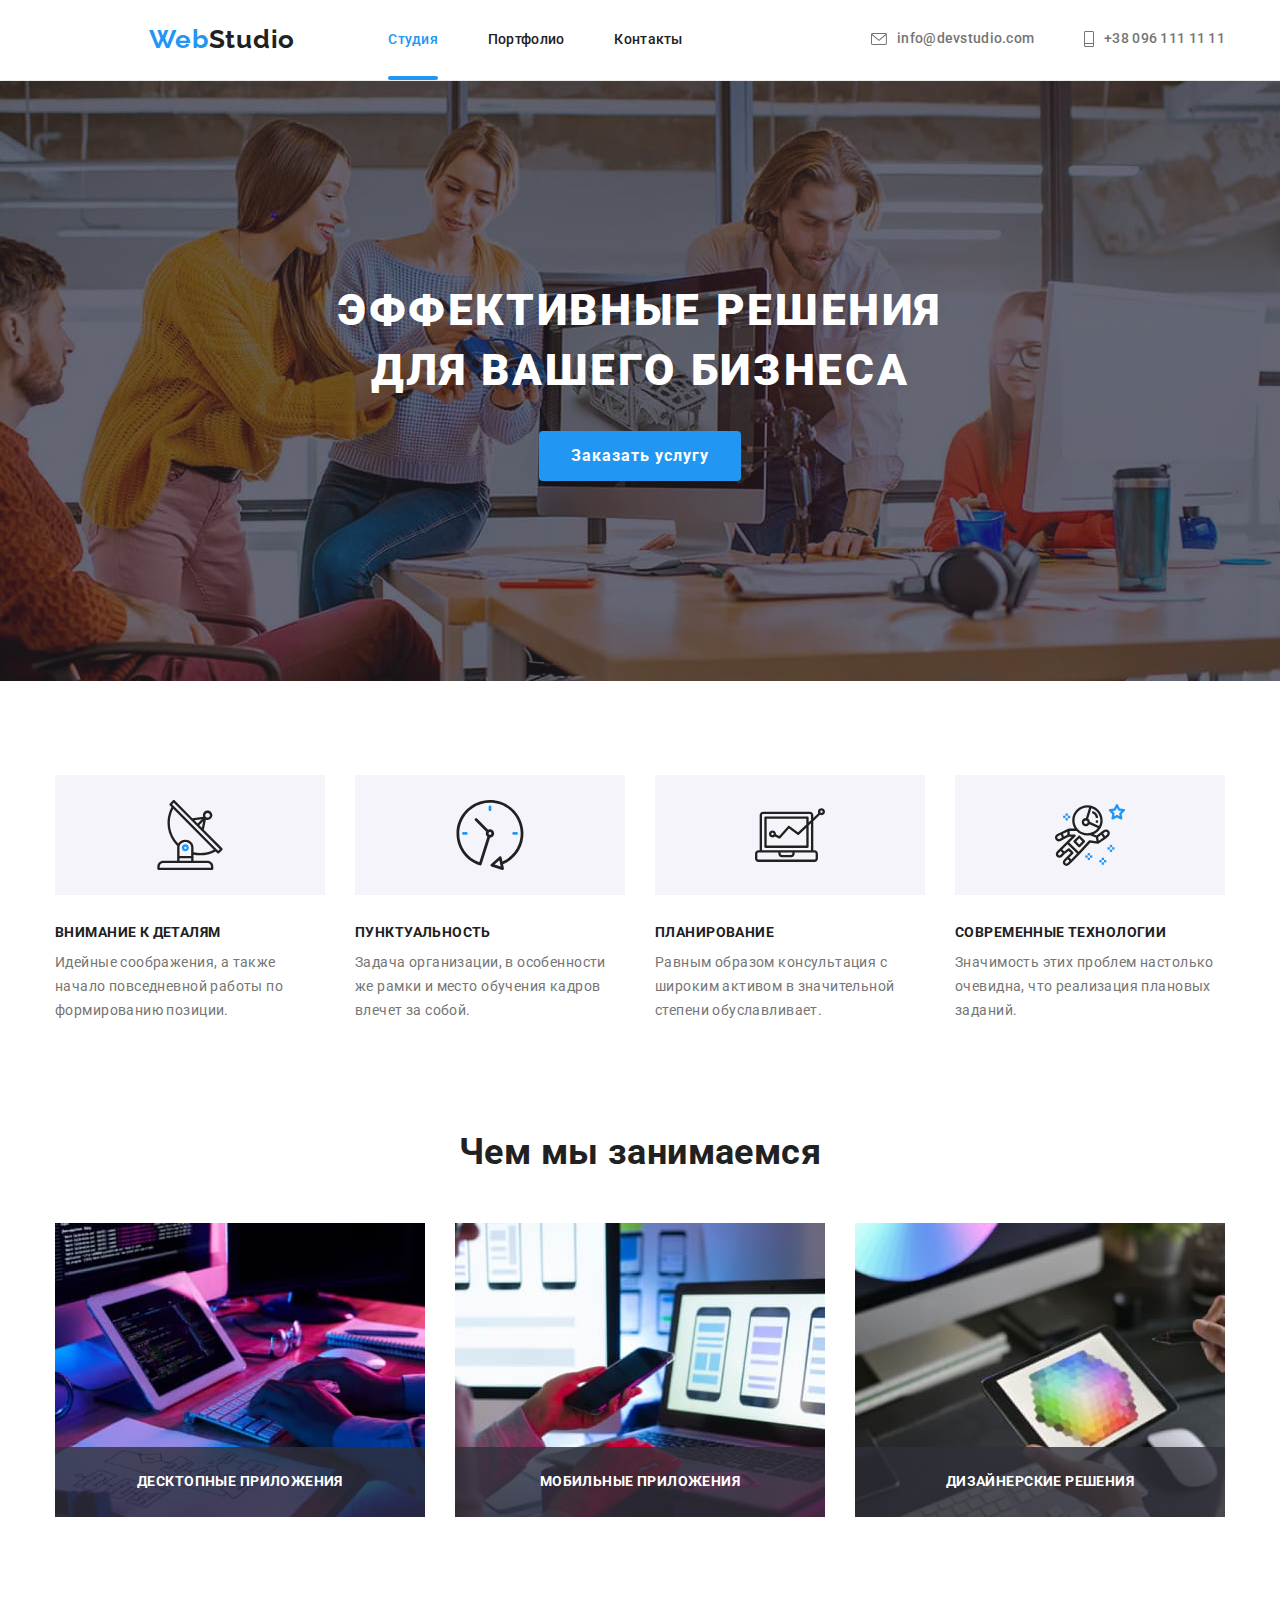
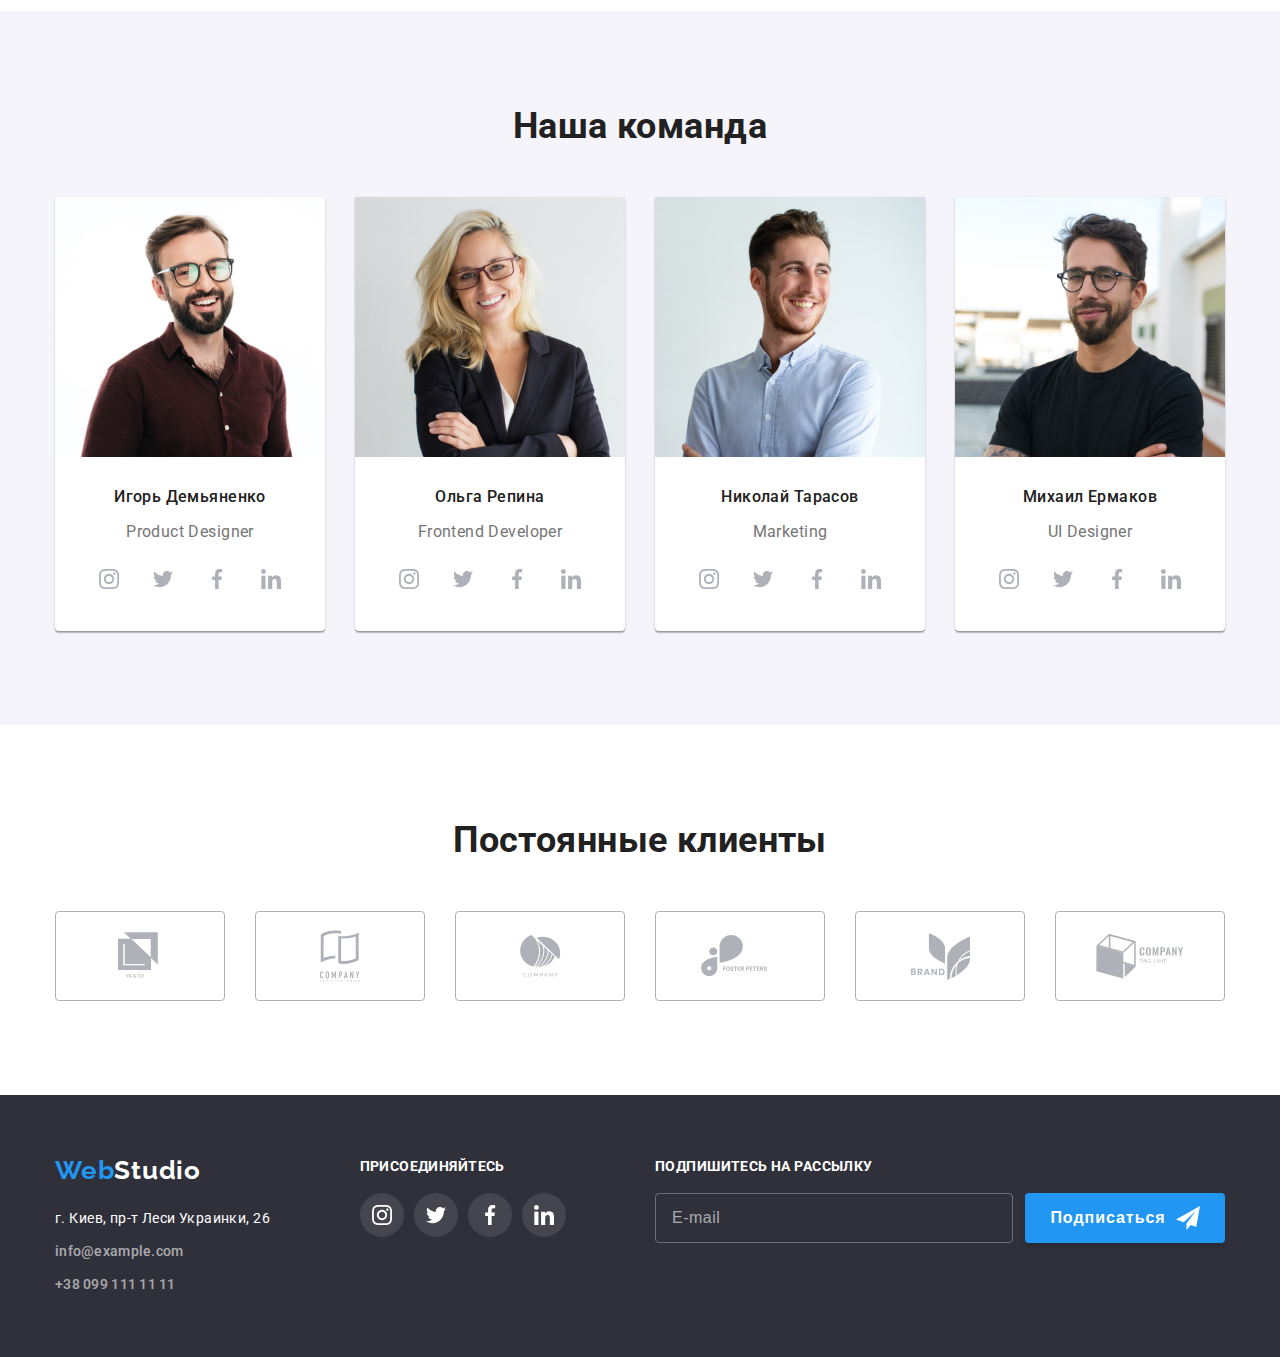
==== commit 2bf9238a: "studio" ====
--- a/index.html
+++ b/index.html
@@ -358,7 +358,7 @@
           <div class="social-connect grid-info" >
             <p class="social-connect__title">Присоединяйтесь</p>
             <ul class="list social-icons">
-                <li class="social-icons__item"><a href=""class="social-icons__link" target="_blank" rel="noopener noreferrer">
+                <li class="social-icons__item social-icons__item--white"><a href=""class="social-icons__link" target="_blank" rel="noopener noreferrer">
                   <svg class="social-icons__icon">
                        <use href="./images/icons.svg#icon-instagram"></use>
                      </svg>
--- a/css/styles.min.css
+++ b/css/styles.min.css
@@ -1,2 +1,2 @@
-:root{--main-text-color: #757575;--dark-bg-text-color: #ffffff;--accent-color: #2196f3;--title-color: #212121;--dark-bg-color: #2f303a;--button-background-color: #188ce8;--link-footer-color: rgba(255, 255, 255, 0.6);--border-bottom-color: #ececec;--border-portfolio: #eeeeee;--buttom-bg-color: #f5f4fa;--icon-color: #afb1b8;--icon-clients: #afb1b8;--logo-font-family: "Raleway", sans-serif;--text-general: "Roboto", sans-serif;--animation: 250ms cubic-bezier(0.4, 0, 0.2, 1)}html{box-sizing:border-box}*,*::before,*::after{box-sizing:inherit}body{font-family:var(--text-general);font-size:14px;line-height:1.71;letter-spacing:0.03em;color:var(--main-text-color);margin:0px}.visually-hidden{position:absolute !important;clip:rect(1px 1px 1px 1px);clip:rect(1px, 1px, 1px, 1px);padding:0 !important;border:0 !important;height:1px !important;width:1px !important;overflow:hidden}h1,h2,h3,h4,h5,h6,p{margin-top:0}.list{list-style:none;padding-left:0;margin:0}img{display:block;max-width:100%;height:auto}.link{text-decoration:none;color:inherit}.link:hover,.link:focus{color:var(--accent-color)}.current{color:var(--accent-color)}.list{list-style:none}address{font-style:normal}.container{width:1200px;margin-left:auto;margin-right:auto;padding-left:15px;padding-right:15px}.button{font-family:inherit;font-weight:500;font-size:16px;line-height:1.62;text-align:center;color:var(--title-color);cursor:pointer;border-radius:4px;text-align:center;transition:color,var(--animation)}.button,.button:active,.button:focus{outline:none}.grid{display:flex;flex-wrap:wrap;margin-left:-30px;margin-top:-30px}.grid-item{flex-basis:calc((100% - 30px * 3) / 3);margin-left:30px;margin-top:30px;position:relative}.title{font-weight:900;font-size:44px;line-height:1.36;text-align:center;letter-spacing:0.06em;text-transform:uppercase;color:var(--dark-bg-text-color)}.logo__origin,.logo__color{font-family:var(--logo-font-family);font-weight:700;font-size:26px;line-height:1.19;letter-spacing:0.03em;font-family:Raleway}.logo__color{color:var(--accent-color);margin:24px, 93px, 25px, 215px;transition:color,var(--animation)}.logo--dark-bg{color:var(--dark-bg-text-color)}.link.logo{margin-right:93px;padding-top:24px;padding-bottom:25px}.backdrop.is-hidden{opacity:0;pointer-events:none}.backdrop{position:fixed;top:0;left:0;width:100%;height:100%;background:rgba(0,0,0,0.2);transition:opacity var(--animation)}.modal{position:absolute;top:50%;left:50%;transform:translate(-50%, -50%);min-width:528px;min-height:581px;background:var(--dark-bg-text-color);transition:transform var(--animation);padding:40px}.modal__close{width:30px;height:30px;border-radius:50%;border-color:rgba(0,0,0,0.1);position:absolute;right:8px;top:8px;background-color:transparent;text-align:center;justify-content:center;cursor:pointer;transition:color var(--animation)}.modal__close:hover,.modal__close:focus{color:var(--accent-color)}.modal__title{display:flex;justify-content:center;align-items:center;height:23px;font-weight:700;font-size:20px;line-height:1.15;text-align:center;letter-spacing:0.03em;color:var(--title-color);padding:0;margin:0;margin-bottom:12px}.modal__submit{display:flex;justify-content:center;align-items:center;margin-right:auto;margin-left:auto;font-style:normal;font-weight:bold;font-size:16px;line-height:30px;display:flex;letter-spacing:0.06em;padding:0;height:50px;width:200px;background:var(--accent-color);box-shadow:0px 4px 4px rgba(0,0,0,0.15);color:var(--dark-bg-text-color);border-radius:4px;border:none;transition:background-color var(--animation)}.modal__submit:hover,.modal__submit:focus{background-color:var(--button-background-color)}.form__field:not(:last-of-type){margin-bottom:10px}.form__label{display:flex;flex-direction:column}.form__input{margin-top:4px;padding-left:42px;height:40px;border:1px solid rgba(33,33,33,0.2);border-radius:4px;transition:border var(--animation),outline var(--animation),color var(--animation)}.form__label{display:flex;margin:0;padding:0;font-size:12px;line-height:1.17;letter-spacing:0.01em;color:var(--main-text-color)}.form__comment{height:120px;resize:none;padding:12px 16px;margin-bottom:20px}.form__comment::placeholder{font-family:var(--text-general);font-size:12px;line-height:14px;letter-spacing:0.01em;color:rgba(117,117,117,0.5)}.form__comment:not(:placeholder-shown){font-size:12px;line-height:14px;letter-spacing:0.01em}.agreement__label{display:flex;justify-content:center;align-items:center;margin-bottom:30px;font-size:14px;line-height:1.71;letter-spacing:0.03em;color:#757575}.agreement__link{display:flex;margin-left:3px}.agreement__link--blue{color:var(--accent-color)}.form__icon{position:absolute;top:29px;left:12px;transition:fill var(--animation)}.form__label{position:relative;font-family:inherit}.form__field:focus-within .form__input{border:1px solid var(--accent-color);outline:var(--accent-color)}.form__field:focus-within .form__icon{fill:var(--accent-color)}.agreement__checkbox{position:absolute !important;clip:rect(1px 1px 1px 1px);clip:rect(1px, 1px, 1px, 1px);padding:0 !important;border:0 !important;height:1px !important;width:1px !important;overflow:hidden}.agreement__checkbox:checked+.agreement__icon{background-color:var(--accent-color);background-image:url(../images/check.svg);background-size:contain;background-origin:border-box;border-color:var(--accent-color)}.agreement__icon{display:flex;margin-right:7px;width:16px;height:15px;border:2px solid var(--title-color);border-radius:2px;transition:background-color var(--animation),background-image var(--animation)}.contacts_item__mail,.contacts_item__tel{display:flex;align-items:center}.contacts_item__icon{width:16px;height:12px;fill:currentColor;margin-right:10px}.contacts_item__tel .contacts_item__icon{width:10px;height:16px}.social-icons{display:flex;justify-content:center;align-items:center;transition:color var(--animation)}.social-icons__item+.social-icons__item{margin-left:10px}.social-icons__link{display:flex;justify-content:center;align-items:center;width:44px;height:44px;border-radius:50%;background-color:var(--dark-bg-text-color);transition:background-color,var(--animation)}.social-icons__icon{width:20px;height:20px;fill:var(--icon-color);transition:fill var(--animation)}.social-icons__link:hover .social-icons__icon,.social-icons__link:focus .social-icons__icon{fill:var(--dark-bg-text-color)}.social-icons__link:hover,.social-icons__link:focus{background-color:var(--accent-color)}.projects__thumb{position:relative;overflow:hidden;transition:border-color var(--animation)}.projects__overlay{position:absolute;top:0;left:0;width:100%;height:100%;transform:translateY(100%);transition:transform var(--animation);background-color:rgba(33,150,243,0.9)}.projects__text{margin-bottom:0;padding:63px 24px;font-weight:400;font-size:18px;line-height:1.56;color:var(--dark-bg-text-color)}.item_grid:hover .projects__overlay{transform:translateY(0)}.header,.contacts{font-size:14px;line-height:1.14;letter-spacing:0.02em;font-weight:500}.header{color:var(--title-color);border-bottom:1px solid var(--border-bottom-color)}.contacts{margin-left:auto;font-family:var(--text-general);color:var(--main-text-color)}.site-nav,.contacts_list{display:inline-flex}.site-nav>.item:not(:last-child),.contacts_list>.item:not(:last-child){margin-right:50px}.header__logo{padding-top:32px;padding-bottom:32px;transition:color,var(--animation)}.site-nav__link{padding-top:32px;padding-bottom:32px;transition:color,var(--animation)}.current{position:relative;padding-top:32px;padding-bottom:32px;transition:color,var(--animation)}.current::after{content:"";position:absolute;display:block;width:100%;height:4px;background:var(--accent-color);border-radius:2px;bottom:-1px}.header__container,.header__nav{display:flex;margin-right:auto;margin-left:auto;align-items:center}.nav{display:flex;align-items:center}.button__hero{display:inline-block;color:var(--dark-bg-text-color);background-color:var(--accent-color);font-weight:700;line-height:1.87;letter-spacing:0.06em;padding-top:10px;padding-right:32px;padding-bottom:10px;padding-left:32px;border-width:0px;transition:background-color,var(--animation)}.button__hero:hover{background:var(--button-background-color)}.hero-section{max-width:1600px;height:600px;margin-left:auto;margin-right:auto;background-size:cover;background-repeat:no-repeat;background-position:center;background-image:linear-gradient(to right, rgba(47,48,58,0.4), rgba(47,48,58,0.4)),url(../images/fon-img/hero-img.jpg)}.hero-section__title{margin-bottom:30px}.hero-section__container{padding-top:200px;padding-bottom:200px}.advantages__title:not(:last-child){margin-bottom:10px}.advantages__title{font-weight:700;font-size:14px;line-height:1.14;text-transform:uppercase;color:var(--title-color)}.advantages{padding-top:94px}.advantages__list{display:flex;margin-left:-30px;margin-top:-30px}.advantages__item{flex-basis:calc((100% - 30px * 4) / 4);margin-left:30px;margin-top:30px}.advantages__item::before{display:block;content:"";background-color:var(--buttom-bg-color);width:270px;height:120px;margin-bottom:30px;background-repeat:no-repeat;background-position:center}.advantages__item:nth-child(1)::before{background-image:url(../images/fon-img/icons.advantages/antenna.svg)}.advantages__item:nth-child(2)::before{background-image:url(../images/fon-img/icons.advantages/clock.svg)}.advantages__item:nth-child(3)::before{background-image:url(../images/fon-img/icons.advantages/diagram.svg)}.advantages__item:nth-child(4)::before{background-image:url(../images/fon-img/icons.advantages/astronaut.svg)}.services{padding-top:94px;padding-bottom:94px}.services__title{font-weight:700;font-size:36px;line-height:1.17;text-align:center;color:var(--title-color);margin:0;margin-bottom:50px}.grid-item__desc{display:flex;align-items:center;justify-content:center;position:absolute;bottom:0;left:0;right:0;height:70px;margin:0;line-height:1, 14;font-weight:bold;text-transform:uppercase;color:var(--dark-bg-text-color);background:rgba(47,48,58,0.8)}.team{padding-top:94px;padding-bottom:94px;background:var(--buttom-bg-color)}.team__title{font-weight:700;font-size:36px;line-height:1.17;text-align:center;color:var(--title-color);margin:0;margin-bottom:50px}.team__name,.team__profession{font-size:16px;line-height:1.19;text-align:center}.team__info{margin-top:30px}.team__name{font-weight:500;color:var(--title-color)}.team__profession{color:var(--main-text-color)}.team__item{flex-basis:calc((100% - 30px * 4) / 4);margin-left:30px;margin-top:30px;padding-bottom:30px;box-shadow:0px 1px 3px rgba(0,0,0,0.12),0px 1px 1px rgba(0,0,0,0.14),0px 2px 1px rgba(0,0,0,0.2);border-radius:0px 0px 4px 4px;background-color:var(--dark-bg-text-color)}.clients__title{font-weight:700;font-size:36px;line-height:1.17;text-align:center;color:var(--title-color);margin:0;margin-bottom:50px}.clients{padding-top:94px;padding-bottom:94px}.grid-item.clients-icons-item{flex-basis:calc((100% - 30px * 6) / 6);margin-left:30px;margin-top:30px}.grig-item.clients-icons-item .list.grid{flex-basis:calc((100% - 30px * 6) / 6);margin-left:30px;margin-top:30px}.clients a{display:inline-flex;justify-content:center;align-items:center;width:170px;height:90px;border:1px solid var(--icon-color);border-radius:4px;transition:border-color var(--animation)}.clients-icons-link .icon{fill:var(--icon-clients);transition:fill var(--animation)}.clients-icons-link:hover .icon,.clients-icons-link:focus .icon{fill:var(--accent-color)}.clients-icons-link:hover,.clients-icons-link:focus{border-color:var(--accent-color)}.footer--dark-bg{padding-top:60px;padding-bottom:60px;background-color:var(--dark-bg-color)}.footer-address{font-size:14px;line-height:1.71;letter-spacing:0.03em;color:var(--dark-bg-text-color);display:inline-block;margin-bottom:9px;margin-top:20px}.contacts__mail{display:inline-block;margin-bottom:9px;color:var(--link-footer-color);font-size:14px;line-height:1.71}.contacts__tel{color:var(--link-footer-color);font-size:14px;line-height:1.71}.social-connect__title{font-family:Roboto;font-style:normal;font-weight:bold;font-size:14px;line-height:1, 14;text-transform:uppercase;color:var(--dark-bg-text-color)}.footer__container{display:flex;justify-content:space-between}.footer.social-connect{padding-top:12px}.subscribe__form{display:flex}.subscribe__mail{display:inline-block;height:50px;width:358px;border:1px solid rgba(255,255,255,0.3);box-sizing:border-box;border-radius:4px;background-color:transparent;padding-left:16px}::-webkit-input-placeholder{font-size:16px;line-height:1, 25;letter-spacing:0.03em;color:var(--link-footer-color)}.subscribe input{font-size:14px;line-height:1.71;color:var(--dark-bg-text-color)}.subscribe__btn{display:inline-flex;justify-content:center;align-items:center;width:200px;padding:10px;background-color:var(--accent-color);color:var(--dark-bg-text-color);box-shadow:0px 4px 4px rgba(0,0,0,0.15);border-radius:4px;border:none;font-weight:bold;font-size:16px;line-height:1, 88;letter-spacing:0.06em;transition:color var(--animation),background-color var(--animation);margin-left:12px;cursor:pointer}.subscribe__btn:focus,.subscribe__btn:hover{background-color:var(--button-background-color)}.subscribe__icon{margin-left:10px;fill:var(--dark-bg-text-color)}.footer .social-icons__link{background:rgba(255,255,255,0.1)}.footer .social-icons__link:hover,.footer .social-icons__link:focus{background-color:var(--accent-color)}.projects__title{font-weight:700;font-size:18px;line-height:2;letter-spacing:0.06em;color:var(--title-color);margin-bottom:4px}.button__portfolio:hover,.button__portfolio:focus{box-shadow:0px 3px 1px rgba(0,0,0,0.1),0px 1px 2px rgba(0,0,0,0.08),0px 2px 2px rgba(0,0,0,0.12)}.portfolio.section .list{display:flex;justify-content:center;list-style:none}.portfolio.section{padding-top:94px;padding-bottom:94px}.portfolio.section .filter__item:not(:last-child){margin-right:8px}.button__portfolio{border-width:0px;display:inline-block;min-width:73px;padding-top:6px;padding-right:22px;padding-bottom:6px;padding-left:22px;background-color:var(--buttom-bg-color);transition:background-color var(--animation),color var(--animation),box-shadow var(--animation)}.filter.list{margin-bottom:50px}.list.projects p{margin-bottom:0px}.list.projects.grid .item_grid{flex-basis:calc((100% - 30px * 3) / 3);margin-left:30px;margin-top:30px;transition:box-shadow var(--animation)}.projects__name{border-right:1px solid var(--border-portfolio);border-bottom:1px solid var(--border-portfolio);border-left:1px solid var(--border-portfolio);padding-top:20px;padding-left:24px;padding-bottom:20px;padding-right:24px;transition:color var(--animation)}.projects--hover .item_grid:hover,.projects--hover .item_grid:focus{box-shadow:0px 1px 1px rgba(0,0,0,0.12),0px 4px 4px rgba(0,0,0,0.06),1px 4px 6px rgba(0,0,0,0.16)}.social-connect__icons{justify-content:flex-start;fill:var(--dark-bg-text-color)}.button__hero:focus,.button__portfolio:hover,.button__portfolio:focus{background-color:var(--accent-color);color:var(--dark-bg-text-color)}
+:root{--main-text-color: #757575;--dark-bg-text-color: #ffffff;--accent-color: #2196f3;--title-color: #212121;--dark-bg-color: #2f303a;--button-background-color: #188ce8;--link-footer-color: rgba(255, 255, 255, 0.6);--border-bottom-color: #ececec;--border-portfolio: #eeeeee;--buttom-bg-color: #f5f4fa;--icon-color: #afb1b8;--icon-clients: #afb1b8;--logo-font-family: "Raleway", sans-serif;--text-general: "Roboto", sans-serif;--animation: 250ms cubic-bezier(0.4, 0, 0.2, 1)}html{box-sizing:border-box}*,*::before,*::after{box-sizing:inherit}body{font-family:var(--text-general);font-size:14px;line-height:1.71;letter-spacing:0.03em;color:var(--main-text-color);margin:0px}.visually-hidden{position:absolute !important;clip:rect(1px 1px 1px 1px);clip:rect(1px, 1px, 1px, 1px);padding:0 !important;border:0 !important;height:1px !important;width:1px !important;overflow:hidden}h1,h2,h3,h4,h5,h6,p{margin-top:0}.list{list-style:none;padding-left:0;margin:0}img{display:block;max-width:100%;height:auto}.link{text-decoration:none;color:inherit}.link:hover,.link:focus{color:var(--accent-color)}.current{color:var(--accent-color)}.list{list-style:none}address{font-style:normal}.container{width:1200px;margin-left:auto;margin-right:auto;padding-left:15px;padding-right:15px}.button{font-family:inherit;font-weight:500;font-size:16px;line-height:1.62;text-align:center;color:var(--title-color);cursor:pointer;border-radius:4px;text-align:center;transition:color,var(--animation)}.button,.button:active,.button:focus{outline:none}.grid{display:flex;flex-wrap:wrap;margin-left:-30px;margin-top:-30px}.grid-item{flex-basis:calc((100% - 30px * 3) / 3);margin-left:30px;margin-top:30px;position:relative}.title{font-weight:900;font-size:44px;line-height:1.36;text-align:center;letter-spacing:0.06em;text-transform:uppercase;color:var(--dark-bg-text-color)}.logo__origin,.logo__color{font-family:var(--logo-font-family);font-weight:700;font-size:26px;line-height:1.19;letter-spacing:0.03em;font-family:Raleway}.logo__color{color:var(--accent-color);margin:24px, 93px, 25px, 215px;transition:color,var(--animation)}.logo--dark-bg{color:var(--dark-bg-text-color)}.link.logo{margin-right:93px;padding-top:24px;padding-bottom:25px}.backdrop.is-hidden{opacity:0;pointer-events:none}.backdrop{position:fixed;top:0;left:0;width:100%;height:100%;background:rgba(0,0,0,0.2);transition:opacity var(--animation)}.modal{position:absolute;top:50%;left:50%;transform:translate(-50%, -50%);min-width:528px;min-height:581px;background:var(--dark-bg-text-color);transition:transform var(--animation);padding:40px}.modal__close{width:30px;height:30px;border-radius:50%;border-color:rgba(0,0,0,0.1);position:absolute;right:8px;top:8px;background-color:transparent;text-align:center;justify-content:center;cursor:pointer;transition:color var(--animation)}.modal__close:hover,.modal__close:focus{color:var(--accent-color)}.modal__title{display:flex;justify-content:center;align-items:center;height:23px;font-weight:700;font-size:20px;line-height:1.15;text-align:center;letter-spacing:0.03em;color:var(--title-color);padding:0;margin:0;margin-bottom:12px}.modal__submit{display:flex;justify-content:center;align-items:center;margin-right:auto;margin-left:auto;font-style:normal;font-weight:bold;font-size:16px;line-height:30px;display:flex;letter-spacing:0.06em;padding:0;height:50px;width:200px;background:var(--accent-color);box-shadow:0px 4px 4px rgba(0,0,0,0.15);color:var(--dark-bg-text-color);border-radius:4px;border:none;transition:background-color var(--animation)}.modal__submit:hover,.modal__submit:focus{background-color:var(--button-background-color)}.form__field:not(:last-of-type){margin-bottom:10px}.form__label{display:flex;flex-direction:column}.form__input{margin-top:4px;padding-left:42px;height:40px;border:1px solid rgba(33,33,33,0.2);border-radius:4px;transition:border var(--animation),outline var(--animation),color var(--animation)}.form__label{display:flex;margin:0;padding:0;font-size:12px;line-height:1.17;letter-spacing:0.01em;color:var(--main-text-color)}.form__comment{height:120px;resize:none;padding:12px 16px;margin-bottom:20px}.form__comment::placeholder{font-family:var(--text-general);font-size:12px;line-height:14px;letter-spacing:0.01em;color:rgba(117,117,117,0.5)}.form__comment:not(:placeholder-shown){font-size:12px;line-height:14px;letter-spacing:0.01em}.agreement__label{display:flex;justify-content:center;align-items:center;margin-bottom:30px;font-size:14px;line-height:1.71;letter-spacing:0.03em;color:#757575}.agreement__link{display:flex;margin-left:3px}.agreement__link--blue{color:var(--accent-color)}.form__icon{position:absolute;top:29px;left:12px;transition:fill var(--animation)}.form__label{position:relative;font-family:inherit}.form__field:focus-within .form__input{border:1px solid var(--accent-color);outline:var(--accent-color)}.form__field:focus-within .form__icon{fill:var(--accent-color)}.agreement__checkbox{position:absolute !important;clip:rect(1px 1px 1px 1px);clip:rect(1px, 1px, 1px, 1px);padding:0 !important;border:0 !important;height:1px !important;width:1px !important;overflow:hidden}.agreement__checkbox:checked+.agreement__icon{background-color:var(--accent-color);background-image:url(../images/check.svg);background-size:contain;background-origin:border-box;border-color:var(--accent-color)}.agreement__icon{display:flex;margin-right:7px;width:16px;height:15px;border:2px solid var(--title-color);border-radius:2px;transition:background-color var(--animation),background-image var(--animation)}.contacts_item__mail,.contacts_item__tel{display:flex;align-items:center}.contacts_item__icon{width:16px;height:12px;fill:currentColor;margin-right:10px}.contacts_item__tel .contacts_item__icon{width:10px;height:16px}.social-icons{display:flex;justify-content:center;align-items:center;transition:color var(--animation)}.social-icons__item+.social-icons__item{margin-left:10px}.social-icons__link{display:flex;justify-content:center;align-items:center;width:44px;height:44px;border-radius:50%;background-color:var(--dark-bg-text-color);transition:background-color,var(--animation)}.social-icons__link:hover .social-icons__icon,.social-icons__link:focus .social-icons__icon{fill:var(--dark-bg-text-color)}.social-icons__link:hover,.social-icons__link:focus{background-color:var(--accent-color)}.social-icons__icon{width:20px;height:20px;fill:var(--dark-bg-text-color);transition:fill var(--animation)}.projects__thumb{position:relative;overflow:hidden;transition:border-color var(--animation)}.projects__overlay{position:absolute;top:0;left:0;width:100%;height:100%;transform:translateY(100%);transition:transform var(--animation);background-color:rgba(33,150,243,0.9)}.projects__text{margin-bottom:0;padding:63px 24px;font-weight:400;font-size:18px;line-height:1.56;color:var(--dark-bg-text-color)}.item_grid:hover .projects__overlay{transform:translateY(0)}.header,.contacts{font-size:14px;line-height:1.14;letter-spacing:0.02em;font-weight:500}.header{color:var(--title-color);border-bottom:1px solid var(--border-bottom-color)}.contacts{margin-left:auto;font-family:var(--text-general);color:var(--main-text-color)}.site-nav,.contacts_list{display:inline-flex}.site-nav>.item:not(:last-child),.contacts_list>.item:not(:last-child){margin-right:50px}.header__logo{padding-top:32px;padding-bottom:32px;transition:color,var(--animation)}.site-nav__link{padding-top:32px;padding-bottom:32px;transition:color,var(--animation)}.current{position:relative;padding-top:32px;padding-bottom:32px;transition:color,var(--animation)}.current::after{content:"";position:absolute;display:block;width:100%;height:4px;background:var(--accent-color);border-radius:2px;bottom:-1px}.header__container,.header__nav{display:flex;margin-right:auto;margin-left:auto;align-items:center}.nav{display:flex;align-items:center}.button__hero{display:inline-block;color:var(--dark-bg-text-color);background-color:var(--accent-color);font-weight:700;line-height:1.87;letter-spacing:0.06em;padding-top:10px;padding-right:32px;padding-bottom:10px;padding-left:32px;border-width:0px;transition:background-color,var(--animation)}.button__hero:hover{background:var(--button-background-color)}.hero-section{max-width:1600px;height:600px;margin-left:auto;margin-right:auto;background-size:cover;background-repeat:no-repeat;background-position:center;background-image:linear-gradient(to right, rgba(47,48,58,0.4), rgba(47,48,58,0.4)),url(../images/fon-img/hero-img.jpg)}.hero-section__title{margin-bottom:30px}.hero-section__container{padding-top:200px;padding-bottom:200px}.advantages__title:not(:last-child){margin-bottom:10px}.advantages__title{font-weight:700;font-size:14px;line-height:1.14;text-transform:uppercase;color:var(--title-color)}.advantages{padding-top:94px}.advantages__list{display:flex;margin-left:-30px;margin-top:-30px}.advantages__item{flex-basis:calc((100% - 30px * 4) / 4);margin-left:30px;margin-top:30px}.advantages__item::before{display:block;content:"";background-color:var(--buttom-bg-color);width:270px;height:120px;margin-bottom:30px;background-repeat:no-repeat;background-position:center}.advantages__item:nth-child(1)::before{background-image:url(../images/fon-img/icons.advantages/antenna.svg)}.advantages__item:nth-child(2)::before{background-image:url(../images/fon-img/icons.advantages/clock.svg)}.advantages__item:nth-child(3)::before{background-image:url(../images/fon-img/icons.advantages/diagram.svg)}.advantages__item:nth-child(4)::before{background-image:url(../images/fon-img/icons.advantages/astronaut.svg)}.services{padding-top:94px;padding-bottom:94px}.services__title{font-weight:700;font-size:36px;line-height:1.17;text-align:center;color:var(--title-color);margin:0;margin-bottom:50px}.grid-item__desc{display:flex;align-items:center;justify-content:center;position:absolute;bottom:0;left:0;right:0;height:70px;margin:0;line-height:1, 14;font-weight:bold;text-transform:uppercase;color:var(--dark-bg-text-color);background:rgba(47,48,58,0.8)}.team{padding-top:94px;padding-bottom:94px;background:var(--buttom-bg-color)}.team__title{font-weight:700;font-size:36px;line-height:1.17;text-align:center;color:var(--title-color);margin:0;margin-bottom:50px}.team__name,.team__profession{font-size:16px;line-height:1.19;text-align:center}.team__info{margin-top:30px}.team__name{font-weight:500;color:var(--title-color)}.team__profession{color:var(--main-text-color)}.team__item{flex-basis:calc((100% - 30px * 4) / 4);margin-left:30px;margin-top:30px;padding-bottom:30px;box-shadow:0px 1px 3px rgba(0,0,0,0.12),0px 1px 1px rgba(0,0,0,0.14),0px 2px 1px rgba(0,0,0,0.2);border-radius:0px 0px 4px 4px;background-color:var(--dark-bg-text-color)}.team .social-icons__icon{fill:var(--icon-color)}.clients__title{font-weight:700;font-size:36px;line-height:1.17;text-align:center;color:var(--title-color);margin:0;margin-bottom:50px}.clients{padding-top:94px;padding-bottom:94px}.grid-item.clients-icons-item{flex-basis:calc((100% - 30px * 6) / 6);margin-left:30px;margin-top:30px}.grig-item.clients-icons-item .list.grid{flex-basis:calc((100% - 30px * 6) / 6);margin-left:30px;margin-top:30px}.clients a{display:inline-flex;justify-content:center;align-items:center;width:170px;height:90px;border:1px solid var(--icon-color);border-radius:4px;transition:border-color var(--animation)}.clients-icons-link{fill:var(--icon-clients);transition:fill var(--animation)}.clients-icons-link:hover .icon,.clients-icons-link:focus .icon{fill:var(--accent-color)}.clients-icons-link:hover,.clients-icons-link:focus{border-color:var(--accent-color)}.footer--dark-bg{padding-top:60px;padding-bottom:60px;background-color:var(--dark-bg-color)}.footer-address{font-size:14px;line-height:1.71;letter-spacing:0.03em;color:var(--dark-bg-text-color);display:inline-block;margin-bottom:9px;margin-top:20px}.contacts__mail{display:inline-block;margin-bottom:9px;color:var(--link-footer-color);font-size:14px;line-height:1.71}.contacts__tel{color:var(--link-footer-color);font-size:14px;line-height:1.71}.social-connect__title{font-family:Roboto;font-style:normal;font-weight:bold;font-size:14px;line-height:1, 14;text-transform:uppercase;color:var(--dark-bg-text-color)}.footer__container{display:flex;justify-content:space-between}.footer.social-connect{padding-top:12px}.subscribe__form{display:flex}.subscribe__mail{display:inline-block;height:50px;width:358px;border:1px solid rgba(255,255,255,0.3);box-sizing:border-box;border-radius:4px;background-color:transparent;padding-left:16px}::-webkit-input-placeholder{font-size:16px;line-height:1, 25;letter-spacing:0.03em;color:var(--link-footer-color)}.subscribe input{font-size:14px;line-height:1.71;color:var(--dark-bg-text-color)}.subscribe__btn{display:inline-flex;justify-content:center;align-items:center;width:200px;padding:10px;background-color:var(--accent-color);color:var(--dark-bg-text-color);box-shadow:0px 4px 4px rgba(0,0,0,0.15);border-radius:4px;border:none;font-weight:bold;font-size:16px;line-height:1, 88;letter-spacing:0.06em;transition:color var(--animation),background-color var(--animation);margin-left:12px;cursor:pointer}.subscribe__btn:focus,.subscribe__btn:hover{background-color:var(--button-background-color)}.subscribe__icon{margin-left:10px;fill:var(--dark-bg-text-color)}.footer .social-icons__link{background:rgba(255,255,255,0.1)}.footer .social-icons__link:hover,.footer .social-icons__link:focus{background-color:var(--accent-color)}.projects__title{font-weight:700;font-size:18px;line-height:2;letter-spacing:0.06em;color:var(--title-color);margin-bottom:4px}.portfolio.section .list{display:flex;justify-content:center;list-style:none}.portfolio.section{padding-top:94px;padding-bottom:94px}.portfolio.section .filter__item:not(:last-child){margin-right:8px}.button__portfolio{border-width:0px;display:inline-block;min-width:73px;padding-top:6px;padding-right:22px;padding-bottom:6px;padding-left:22px;background-color:var(--buttom-bg-color);transition:background-color var(--animation),color var(--animation),box-shadow var(--animation)}.button__portfolio:hover,.button__portfolio:focus{box-shadow:0px 3px 1px rgba(0,0,0,0.1),0px 1px 2px rgba(0,0,0,0.08),0px 2px 2px rgba(0,0,0,0.12)}.filter.list{margin-bottom:50px}.list.projects p{margin-bottom:0px}.list.projects.grid .item_grid{flex-basis:calc((100% - 30px * 3) / 3);margin-left:30px;margin-top:30px;transition:box-shadow var(--animation)}.projects__name{border-right:1px solid var(--border-portfolio);border-bottom:1px solid var(--border-portfolio);border-left:1px solid var(--border-portfolio);padding-top:20px;padding-left:24px;padding-bottom:20px;padding-right:24px;transition:color var(--animation)}.projects--hover .item_grid:hover,.projects--hover .item_grid:focus{box-shadow:0px 1px 1px rgba(0,0,0,0.12),0px 4px 4px rgba(0,0,0,0.06),1px 4px 6px rgba(0,0,0,0.16)}.social-connect__icons{justify-content:flex-start;fill:var(--dark-bg-text-color)}.button__hero:focus,.button__portfolio:hover,.button__portfolio:focus{background-color:var(--accent-color);color:var(--dark-bg-text-color)}
 /*# sourceMappingURL=styles.min.css.map */